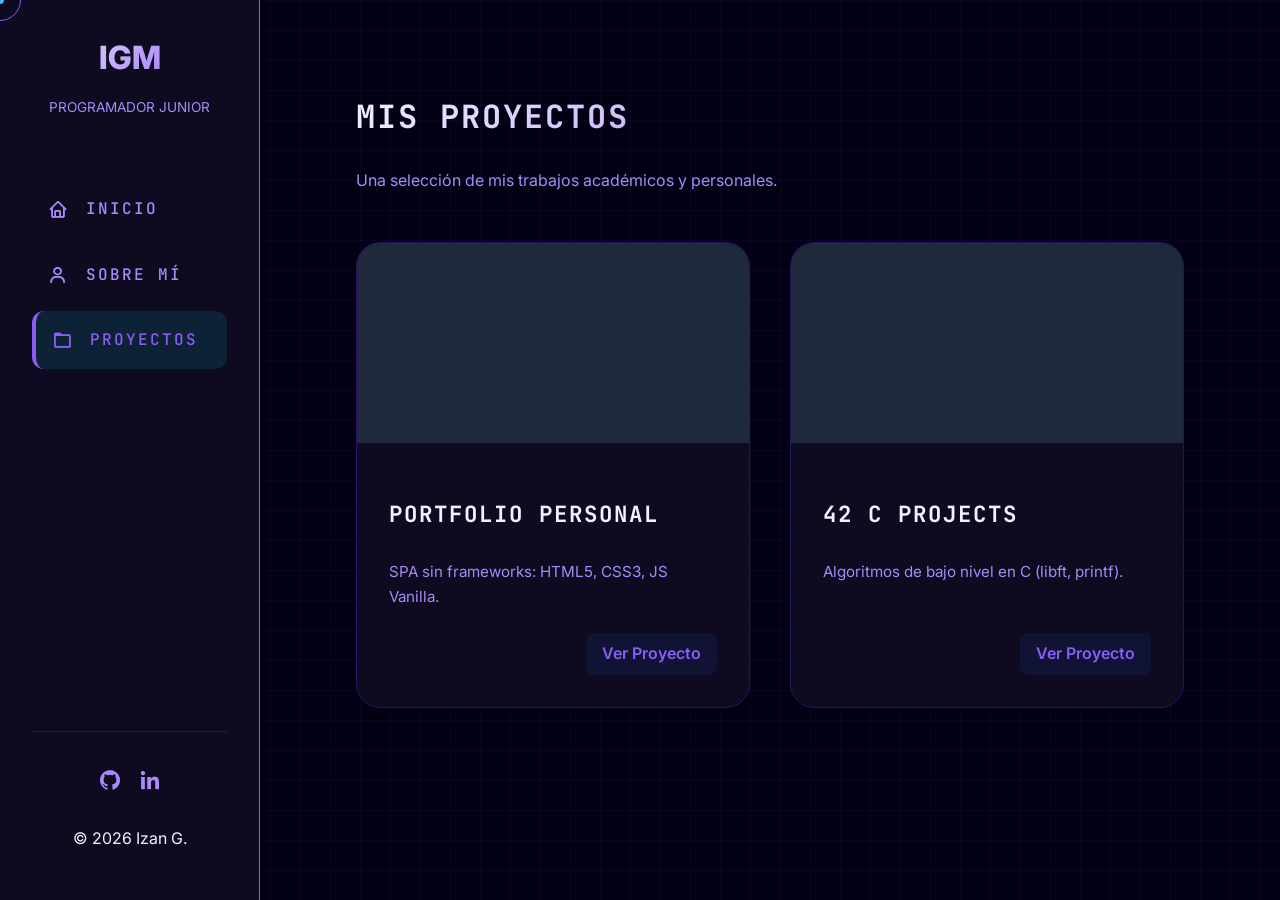
==== index.html @ 52736433 "Rename proyectos.html to index.html" ====
<!DOCTYPE html>
<html lang="es">
<head>
    <script async src="https://www.googletagmanager.com/gtag/js?id=G-FEYELJ2QC9"></script>
    <script>
      window.dataLayer = window.dataLayer || [];
      function gtag(){dataLayer.push(arguments);}
      gtag('js', new Date());

      gtag('config', 'G-FEYELJ2QC9');
    </script>

    <meta charset="UTF-8">
    <meta name="viewport" content="width=device-width, initial-scale=1.0">
    <title>Proyectos | Izan García</title>
    <meta name="description" content="Proyectos de programación y desarrollo web de Izan García.">

    <link rel="preconnect" href="https://fonts.googleapis.com">
    <link rel="preconnect" href="https://fonts.gstatic.com" crossorigin>
    <link href="https://fonts.googleapis.com/css2?family=Inter:wght@300;400;500;600;700&family=JetBrains+Mono:wght@400;700&family=Press+Start+2P&display=swap" rel="stylesheet">
    <link href='https://unpkg.com/boxicons@2.1.4/css/boxicons.min.css' rel='stylesheet'>
    <style>
        /* Aquí va exactamente el mismo CSS que ya tenías en tu index.html */
        :root { --bg-color: #030014; --surface-color: rgba(17, 12, 34, 0.85); --text-primary: #f3f0ff; --text-secondary: #a78bfa; --primary-color: #8b5cf6; --primary-glow: rgba(139, 92, 246, 0.4); --accent-color: #38bdf8; --border-color: #2e1065; --sidebar-width: 260px; --font-main: 'Inter', sans-serif; --font-mono: 'JetBrains Mono', monospace; }
        h1, h2, h3, .nav-item { font-family: var(--font-mono); text-transform: uppercase; letter-spacing: 2px; }
        body { font-family: var(--font-main); background-color: var(--bg-color); background-image: linear-gradient(rgba(139, 92, 246, 0.05) 1px, transparent 1px), linear-gradient(90deg, rgba(139, 92, 246, 0.05) 1px, transparent 1px); background-size: 30px 30px; color: var(--text-primary); line-height: 1.6; margin: 0; overflow-x: hidden; cursor: none; }
        a, button, .project-card { cursor: none; }
        a { text-decoration: none; color: inherit; } ul { list-style: none; padding: 0;}
        button { font-family: inherit; border: none; background: none; cursor: pointer; }
        .cursor-dot { width: 8px; height: 8px; background-color: var(--accent-color); position: fixed; transform: translate(-50%, -50%); border-radius: 50%; z-index: 9999; pointer-events: none; }
        .cursor-outline { width: 40px; height: 40px; border: 1px solid var(--primary-color); position: fixed; transform: translate(-50%, -50%); border-radius: 50%; z-index: 9998; pointer-events: none; transition: width 0.2s, height 0.2s, background-color 0.2s; }
        body:has(a:hover) .cursor-outline, body:has(button:hover) .cursor-outline, body:has(.project-card:hover) .cursor-outline { width: 60px; height: 60px; background-color: rgba(37, 99, 235, 0.1); border-color: var(--accent-color); }
        .app-container { display: flex; min-height: 100vh; }
        .sidebar { width: var(--sidebar-width); height: 100vh; background: var(--surface-color); border-right: 1px solid var(--primary-color); position: fixed; padding: 2rem; display: flex; flex-direction: column; z-index: 100; box-sizing: border-box;}
        .sidebar-header { margin-bottom: 3rem; text-align: center; }
        .logo { font-size: 2rem; font-weight: 800; background: linear-gradient(135deg, var(--text-primary) 0%, var(--primary-color) 100%); -webkit-background-clip: text; background-clip: text; -webkit-text-fill-color: transparent; }
        .role-subtitle { font-size: 0.85rem; color: var(--text-secondary); text-transform: uppercase; }
        .nav-menu { display: flex; flex-direction: column; gap: 0.5rem; flex: 1; }
        .nav-item { display: flex; align-items: center; gap: 1rem; padding: 1rem; border-radius: 0.75rem; color: var(--text-secondary); transition: all 0.2s; font-weight: 500; font-size: 1rem; }
        .nav-item i { font-size: 1.25rem; transition: transform 0.2s; }
        .nav-item:hover { background: rgba(37, 99, 235, 0.05); color: var(--primary-color); }
        .nav-item.active { background: rgba(0, 243, 255, 0.1); border-left: 4px solid var(--primary-color); color: var(--primary-color); }
        .sidebar-footer { padding-top: 2rem; border-top: 1px solid var(--border-color); text-align: center; }
        .social-links { display: flex; justify-content: center; gap: 1rem; margin-bottom: 1.5rem; font-size: 1.5rem; color: var(--text-secondary); }
        .main-content { margin-left: var(--sidebar-width); width: calc(100% - var(--sidebar-width)); padding: 4rem 6rem; position: relative;}
        .section-header { margin-bottom: 3rem; }
        .section-header h2 { font-size: 2rem; background: linear-gradient(135deg, var(--text-primary) 0%, var(--primary-color) 100%); -webkit-background-clip: text; background-clip: text; -webkit-text-fill-color: transparent; }
        .section-header p { color: var(--text-secondary); }
        .projects-grid { display: grid; grid-template-columns: repeat(auto-fill, minmax(320px, 1fr)); gap: 2.5rem; }
        .project-card { background: var(--surface-color); border: 1px solid var(--border-color); border-radius: 1.5rem; overflow: hidden; transition: all 0.4s ease; display: flex; flex-direction: column; }
        .project-card:hover { transform: translateY(-10px); border-color: var(--accent-color); box-shadow: 0 25px 50px -12px rgba(0, 0, 0, 0.15); }
        .project-img { height: 200px; background-color: #1e293b; overflow: hidden; }
        .project-img img { width: 100%; height: 100%; object-fit: cover; transition: transform 0.5s; }
        .project-card:hover .project-img img { transform: scale(1.1); }
        .project-body { padding: 2rem; flex: 1; display: flex; flex-direction: column; }
        .project-title { font-size: 1.4rem; font-weight: 700; margin-bottom: 0.75rem; }
        .project-desc { font-size: 0.95rem; color: var(--text-secondary); margin-bottom: 1.5rem; flex: 1; }
        .project-link { color: var(--primary-color); font-weight: 600; padding: 0.5rem 1rem; border-radius: 0.5rem; background: rgba(37, 99, 235, 0.1); display: inline-flex; align-items: center; }
        @media (max-width: 1024px) {
            .sidebar { transform: translateX(-100%); transition: 0.3s; }
            .main-content { margin-left: 0; width: 100%; padding: 2rem; }
            .mobile-header { display: flex; justify-content: space-between; padding: 1rem; background: var(--surface-color); border-bottom: 1px solid var(--border-color); }
        }
    </style>
</head>
<body>
    <div class="cursor-dot" data-cursor-dot></div>
    <div class="cursor-outline" data-cursor-outline></div>

    <div class="app-container">
        <aside class="sidebar" id="sidebar">
            <div class="sidebar-header">
                <div class="logo">IGM</div>
                <p class="role-subtitle">Programador Junior</p>
            </div>
            
            <nav class="nav-menu">
                <a href="index.html" class="nav-item"><i class='bx bx-home'></i> <span>Inicio</span></a>
                <a href="sobre-mi.html" class="nav-item"><i class='bx bx-user'></i> <span>Sobre Mí</span></a>
                <a href="proyectos.html" class="nav-item active"><i class='bx bx-folder'></i> <span>Proyectos</span></a>
            </nav>
            
            <div class="sidebar-footer">
                <div class="social-links">
                    <a href="https://github.com/izangarcia18" target="_blank"><i class='bx bxl-github'></i></a>
                    <a href="https://www.linkedin.com" target="_blank"><i class='bx bxl-linkedin'></i></a>
                </div>
                <p class="copyright">&copy; 2026 Izan G.</p>
            </div>
        </aside>

        <main class="main-content">
            <header class="section-header">
                <h2>Mis Proyectos</h2>
                <p>Una selección de mis trabajos académicos y personales.</p>
            </header>
            
            <div class="projects-grid" id="projects-container"></div>
        </main>
    </div>

    <script>
        // Datos de tus proyectos
        const projects = [
            { name: "Portfolio Personal", desc: "SPA sin frameworks: HTML5, CSS3, JS Vanilla.", url: "https://github.com/izangarcia18", image: "project_1.png" },
            { name: "42 C Projects", desc: "Algoritmos de bajo nivel en C (libft, printf).", url: "https://www.42madrid.com", image: "project_3.png" },
        ];

        // Pintar proyectos al cargar la página
        document.addEventListener('DOMContentLoaded', () => {
            const container = document.getElementById('projects-container');
            container.innerHTML = projects.map(p => `
                <div class="project-card">
                    <div class="project-img"><img src="${p.image}" alt="${p.name}" onerror="this.style.display='none'"></div>
                    <div class="project-body">
                        <h3 class="project-title">${p.name}</h3><p class="project-desc">${p.desc}</p>
                        <div style="text-align: right;">
                            <a href="${p.url}" target="_blank" class="project-link">Ver Proyecto</a>
                        </div>
                    </div>
                </div>`).join('');

            // Código del cursor personalizado
            const cursorDot = document.querySelector('[data-cursor-dot]');
            const cursorOutline = document.querySelector('[data-cursor-outline]');
            window.addEventListener("mousemove", e => {
                cursorDot.style.transform = `translate(${e.clientX}px, ${e.clientY}px)`;
                cursorOutline.style.transform = `translate(${e.clientX}px, ${e.clientY}px)`;
            });
        });
    </script>
    
    <script src="//code.tidio.co/ysdr0seftxttbbzldiz0rqlybnw3cx59.js" async></script>
</body>
</html>
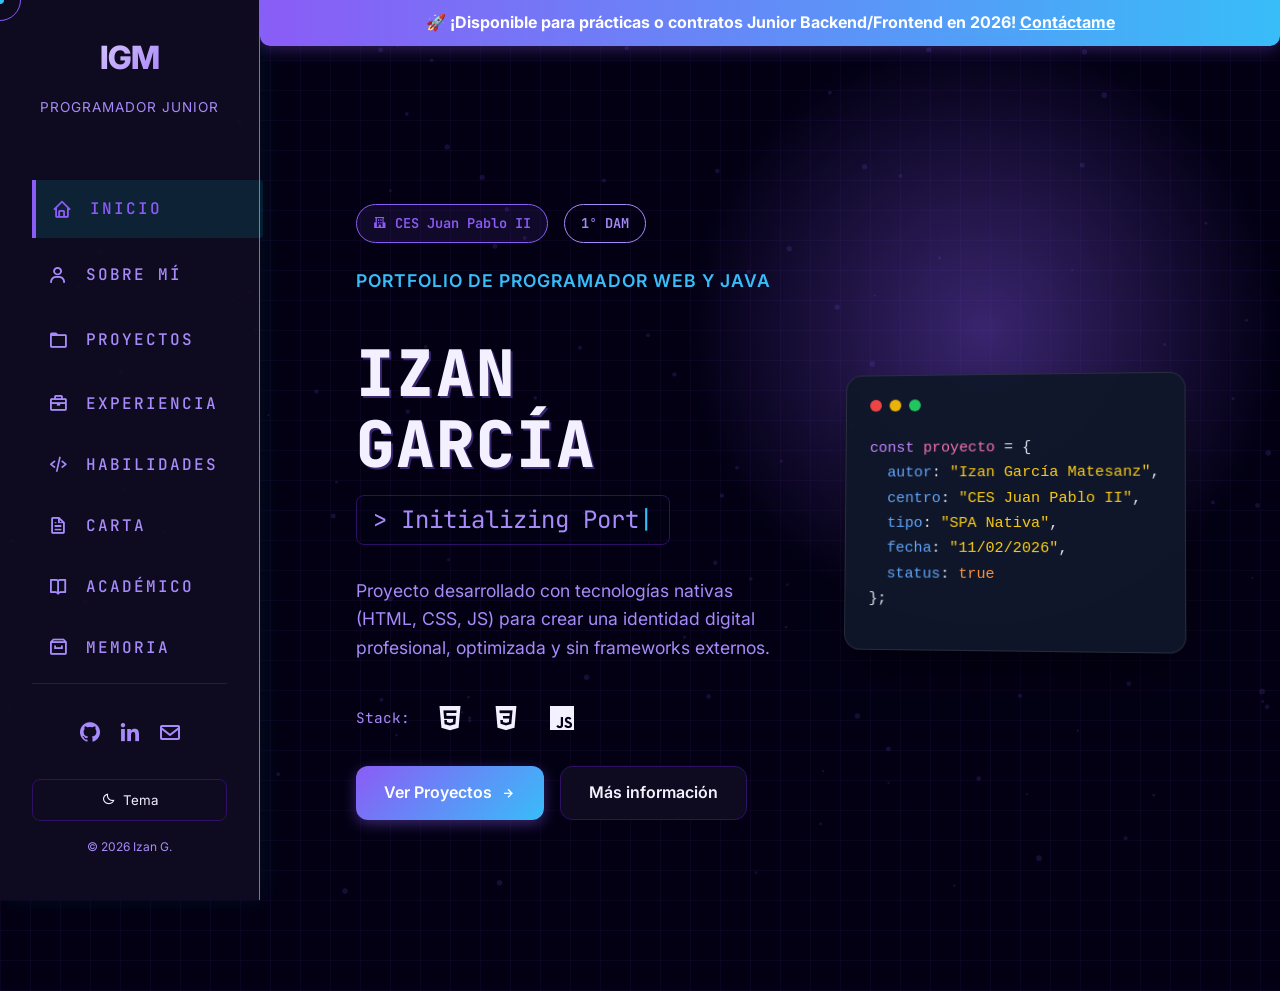
==== commit 82eb6245: "Update and rename inicio.html to index.html" ====
--- a/index.html
+++ b/index.html
@@ -1,135 +1,727 @@
-<!DOCTYPE html>
-<html lang="es">
-<head>
-    <script async src="https://www.googletagmanager.com/gtag/js?id=G-FEYELJ2QC9"></script>
-    <script>
-      window.dataLayer = window.dataLayer || [];
-      function gtag(){dataLayer.push(arguments);}
-      gtag('js', new Date());
-
-      gtag('config', 'G-FEYELJ2QC9');
-    </script>
-
-    <meta charset="UTF-8">
-    <meta name="viewport" content="width=device-width, initial-scale=1.0">
-    <title>Proyectos | Izan García</title>
-    <meta name="description" content="Proyectos de programación y desarrollo web de Izan García.">
-
-    <link rel="preconnect" href="https://fonts.googleapis.com">
-    <link rel="preconnect" href="https://fonts.gstatic.com" crossorigin>
-    <link href="https://fonts.googleapis.com/css2?family=Inter:wght@300;400;500;600;700&family=JetBrains+Mono:wght@400;700&family=Press+Start+2P&display=swap" rel="stylesheet">
-    <link href='https://unpkg.com/boxicons@2.1.4/css/boxicons.min.css' rel='stylesheet'>
-    <style>
-        /* Aquí va exactamente el mismo CSS que ya tenías en tu index.html */
-        :root { --bg-color: #030014; --surface-color: rgba(17, 12, 34, 0.85); --text-primary: #f3f0ff; --text-secondary: #a78bfa; --primary-color: #8b5cf6; --primary-glow: rgba(139, 92, 246, 0.4); --accent-color: #38bdf8; --border-color: #2e1065; --sidebar-width: 260px; --font-main: 'Inter', sans-serif; --font-mono: 'JetBrains Mono', monospace; }
-        h1, h2, h3, .nav-item { font-family: var(--font-mono); text-transform: uppercase; letter-spacing: 2px; }
-        body { font-family: var(--font-main); background-color: var(--bg-color); background-image: linear-gradient(rgba(139, 92, 246, 0.05) 1px, transparent 1px), linear-gradient(90deg, rgba(139, 92, 246, 0.05) 1px, transparent 1px); background-size: 30px 30px; color: var(--text-primary); line-height: 1.6; margin: 0; overflow-x: hidden; cursor: none; }
-        a, button, .project-card { cursor: none; }
-        a { text-decoration: none; color: inherit; } ul { list-style: none; padding: 0;}
-        button { font-family: inherit; border: none; background: none; cursor: pointer; }
-        .cursor-dot { width: 8px; height: 8px; background-color: var(--accent-color); position: fixed; transform: translate(-50%, -50%); border-radius: 50%; z-index: 9999; pointer-events: none; }
-        .cursor-outline { width: 40px; height: 40px; border: 1px solid var(--primary-color); position: fixed; transform: translate(-50%, -50%); border-radius: 50%; z-index: 9998; pointer-events: none; transition: width 0.2s, height 0.2s, background-color 0.2s; }
-        body:has(a:hover) .cursor-outline, body:has(button:hover) .cursor-outline, body:has(.project-card:hover) .cursor-outline { width: 60px; height: 60px; background-color: rgba(37, 99, 235, 0.1); border-color: var(--accent-color); }
-        .app-container { display: flex; min-height: 100vh; }
-        .sidebar { width: var(--sidebar-width); height: 100vh; background: var(--surface-color); border-right: 1px solid var(--primary-color); position: fixed; padding: 2rem; display: flex; flex-direction: column; z-index: 100; box-sizing: border-box;}
-        .sidebar-header { margin-bottom: 3rem; text-align: center; }
-        .logo { font-size: 2rem; font-weight: 800; background: linear-gradient(135deg, var(--text-primary) 0%, var(--primary-color) 100%); -webkit-background-clip: text; background-clip: text; -webkit-text-fill-color: transparent; }
-        .role-subtitle { font-size: 0.85rem; color: var(--text-secondary); text-transform: uppercase; }
-        .nav-menu { display: flex; flex-direction: column; gap: 0.5rem; flex: 1; }
-        .nav-item { display: flex; align-items: center; gap: 1rem; padding: 1rem; border-radius: 0.75rem; color: var(--text-secondary); transition: all 0.2s; font-weight: 500; font-size: 1rem; }
-        .nav-item i { font-size: 1.25rem; transition: transform 0.2s; }
-        .nav-item:hover { background: rgba(37, 99, 235, 0.05); color: var(--primary-color); }
-        .nav-item.active { background: rgba(0, 243, 255, 0.1); border-left: 4px solid var(--primary-color); color: var(--primary-color); }
-        .sidebar-footer { padding-top: 2rem; border-top: 1px solid var(--border-color); text-align: center; }
-        .social-links { display: flex; justify-content: center; gap: 1rem; margin-bottom: 1.5rem; font-size: 1.5rem; color: var(--text-secondary); }
-        .main-content { margin-left: var(--sidebar-width); width: calc(100% - var(--sidebar-width)); padding: 4rem 6rem; position: relative;}
-        .section-header { margin-bottom: 3rem; }
-        .section-header h2 { font-size: 2rem; background: linear-gradient(135deg, var(--text-primary) 0%, var(--primary-color) 100%); -webkit-background-clip: text; background-clip: text; -webkit-text-fill-color: transparent; }
-        .section-header p { color: var(--text-secondary); }
-        .projects-grid { display: grid; grid-template-columns: repeat(auto-fill, minmax(320px, 1fr)); gap: 2.5rem; }
-        .project-card { background: var(--surface-color); border: 1px solid var(--border-color); border-radius: 1.5rem; overflow: hidden; transition: all 0.4s ease; display: flex; flex-direction: column; }
-        .project-card:hover { transform: translateY(-10px); border-color: var(--accent-color); box-shadow: 0 25px 50px -12px rgba(0, 0, 0, 0.15); }
-        .project-img { height: 200px; background-color: #1e293b; overflow: hidden; }
-        .project-img img { width: 100%; height: 100%; object-fit: cover; transition: transform 0.5s; }
-        .project-card:hover .project-img img { transform: scale(1.1); }
-        .project-body { padding: 2rem; flex: 1; display: flex; flex-direction: column; }
-        .project-title { font-size: 1.4rem; font-weight: 700; margin-bottom: 0.75rem; }
-        .project-desc { font-size: 0.95rem; color: var(--text-secondary); margin-bottom: 1.5rem; flex: 1; }
-        .project-link { color: var(--primary-color); font-weight: 600; padding: 0.5rem 1rem; border-radius: 0.5rem; background: rgba(37, 99, 235, 0.1); display: inline-flex; align-items: center; }
-        @media (max-width: 1024px) {
-            .sidebar { transform: translateX(-100%); transition: 0.3s; }
-            .main-content { margin-left: 0; width: 100%; padding: 2rem; }
-            .mobile-header { display: flex; justify-content: space-between; padding: 1rem; background: var(--surface-color); border-bottom: 1px solid var(--border-color); }
-        }
-    </style>
-</head>
-<body>
-    <div class="cursor-dot" data-cursor-dot></div>
-    <div class="cursor-outline" data-cursor-outline></div>
-
-    <div class="app-container">
-        <aside class="sidebar" id="sidebar">
-            <div class="sidebar-header">
-                <div class="logo">IGM</div>
-                <p class="role-subtitle">Programador Junior</p>
-            </div>
-            
-            <nav class="nav-menu">
-                <a href="index.html" class="nav-item"><i class='bx bx-home'></i> <span>Inicio</span></a>
-                <a href="sobre-mi.html" class="nav-item"><i class='bx bx-user'></i> <span>Sobre Mí</span></a>
-                <a href="proyectos.html" class="nav-item active"><i class='bx bx-folder'></i> <span>Proyectos</span></a>
-            </nav>
-            
-            <div class="sidebar-footer">
-                <div class="social-links">
-                    <a href="https://github.com/izangarcia18" target="_blank"><i class='bx bxl-github'></i></a>
-                    <a href="https://www.linkedin.com" target="_blank"><i class='bx bxl-linkedin'></i></a>
-                </div>
-                <p class="copyright">&copy; 2026 Izan G.</p>
-            </div>
-        </aside>
-
-        <main class="main-content">
-            <header class="section-header">
-                <h2>Mis Proyectos</h2>
-                <p>Una selección de mis trabajos académicos y personales.</p>
-            </header>
-            
-            <div class="projects-grid" id="projects-container"></div>
-        </main>
-    </div>
-
-    <script>
-        // Datos de tus proyectos
-        const projects = [
-            { name: "Portfolio Personal", desc: "SPA sin frameworks: HTML5, CSS3, JS Vanilla.", url: "https://github.com/izangarcia18", image: "project_1.png" },
-            { name: "42 C Projects", desc: "Algoritmos de bajo nivel en C (libft, printf).", url: "https://www.42madrid.com", image: "project_3.png" },
-        ];
-
-        // Pintar proyectos al cargar la página
-        document.addEventListener('DOMContentLoaded', () => {
-            const container = document.getElementById('projects-container');
-            container.innerHTML = projects.map(p => `
-                <div class="project-card">
-                    <div class="project-img"><img src="${p.image}" alt="${p.name}" onerror="this.style.display='none'"></div>
-                    <div class="project-body">
-                        <h3 class="project-title">${p.name}</h3><p class="project-desc">${p.desc}</p>
-                        <div style="text-align: right;">
-                            <a href="${p.url}" target="_blank" class="project-link">Ver Proyecto</a>
-                        </div>
-                    </div>
-                </div>`).join('');
-
-            // Código del cursor personalizado
-            const cursorDot = document.querySelector('[data-cursor-dot]');
-            const cursorOutline = document.querySelector('[data-cursor-outline]');
-            window.addEventListener("mousemove", e => {
-                cursorDot.style.transform = `translate(${e.clientX}px, ${e.clientY}px)`;
-                cursorOutline.style.transform = `translate(${e.clientX}px, ${e.clientY}px)`;
-            });
-        });
-    </script>
-    
-    <script src="//code.tidio.co/ysdr0seftxttbbzldiz0rqlybnw3cx59.js" async></script>
-</body>
-</html>
+<!DOCTYPE html>
+<html lang="es">
+<head>
+    <script async src="https://www.googletagmanager.com/gtag/js?id=G-FEYELJ2QC9"></script>
+    <script>
+      window.dataLayer = window.dataLayer || [];
+      function gtag(){dataLayer.push(arguments);}
+      gtag('js', new Date());
+
+      gtag('config', 'G-FEYELJ2QC9');
+    </script>
+    
+    <meta charset="UTF-8">
+    <meta name="viewport" content="width=device-width, initial-scale=1.0">
+    
+    <title>Izan García | Programador Junior y Desarrollador Web</title>
+    <meta name="description" content="Portfolio de Izan García, Programador Junior y Desarrollador Java/Web en Madrid. Buscando primera oportunidad laboral.">
+    
+    <link rel="preconnect" href="https://fonts.googleapis.com">
+    <link rel="preconnect" href="https://fonts.gstatic.com" crossorigin>
+    <link href="https://fonts.googleapis.com/css2?family=Inter:wght@300;400;500;600;700&family=JetBrains+Mono:wght@400;700&family=Press+Start+2P&display=swap" rel="stylesheet">
+    <link href='https://unpkg.com/boxicons@2.1.4/css/boxicons.min.css' rel='stylesheet'>
+
+    <style>
+        :root {
+            --bg-color: #030014;
+            --surface-color: rgba(17, 12, 34, 0.85);
+            --text-primary: #f3f0ff;
+            --text-secondary: #a78bfa;
+            --primary-color: #8b5cf6;
+            --primary-glow: rgba(139, 92, 246, 0.4);
+            --accent-color: #38bdf8;
+            --border-color: #2e1065;
+            --hud-border: 1px solid rgba(139, 92, 246, 0.3);
+            --sidebar-width: 260px;
+            --header-height: 60px;
+            --transition-speed: 0.3s;
+            --font-main: 'Inter', sans-serif;
+            --font-mono: 'JetBrains Mono', monospace;
+        }
+
+        h1, h2, h3, .nav-item { font-family: var(--font-mono); text-transform: uppercase; letter-spacing: 2px; }
+
+        body {
+            font-family: var(--font-main); background-color: var(--bg-color);
+            background-image: linear-gradient(rgba(139, 92, 246, 0.05) 1px, transparent 1px), linear-gradient(90deg, rgba(139, 92, 246, 0.05) 1px, transparent 1px);
+            background-size: 30px 30px; color: var(--text-primary); line-height: 1.6;
+            transition: background-color var(--transition-speed), color var(--transition-speed), background-image var(--transition-speed);
+            overflow-x: hidden; cursor: none;
+            margin: 0;
+        }
+
+        body.light-mode {
+            --bg-color: #f8fafc; --surface-color: rgba(255, 255, 255, 0.9);
+            --text-primary: #1e293b; --text-secondary: #64748b;
+            --primary-color: #2563eb; --primary-glow: rgba(37, 99, 235, 0.15);
+            --accent-color: #0d9488; --border-color: #e2e8f0;
+            --hud-border: 1px solid rgba(235, 37, 100, 0.2);
+            background-image: radial-gradient(circle at 1px 1px, #cbd5e1 1px, transparent 0); background-size: 20px 20px;
+        }
+
+        body.hacker-mode {
+            --bg-color: #000000; --surface-color: rgba(0, 20, 0, 0.9);
+            --text-primary: #00ff00; --text-secondary: #00cc00;
+            --primary-color: #00ff00; --primary-glow: rgba(0, 255, 0, 0.4);
+            --accent-color: #33ff33; --border-color: #003300;
+            --hud-border: 1px solid rgba(255, 0, 64, 0.5);
+            font-family: 'Courier New', Courier, monospace;
+            background-image: linear-gradient(0deg, transparent 24%, rgba(0, 255, 0, .05) 25%, rgba(0, 255, 0, .05) 26%, transparent 27%, transparent 74%, rgba(0, 255, 0, .05) 75%, rgba(0, 255, 0, .05) 76%, transparent 77%, transparent), linear-gradient(90deg, transparent 24%, rgba(0, 255, 0, .05) 25%, rgba(0, 255, 0, .05) 26%, transparent 27%, transparent 74%, rgba(0, 255, 0, .05) 75%, rgba(0, 255, 0, .05) 76%, transparent 77%, transparent);
+            background-size: 50px 50px;
+        }
+
+        .view { display: none; opacity: 0; transition: opacity 0.3s ease-in-out; padding: 4rem 6rem; }
+        .view.active-view { display: block; opacity: 1; animation: fadeIn 0.5s ease-in-out forwards; }
+        @keyframes fadeIn { from { opacity: 0; transform: translateY(10px); } to { opacity: 1; transform: translateY(0); } }
+
+        #skills, #projects, #experience { padding-bottom: 100px; }
+        a, button, .timeline-dot, .skill-card, .project-card, input, textarea { cursor: none; }
+        a { text-decoration: none; color: inherit; } ul { list-style: none; padding: 0;}
+        button { font-family: inherit; border: none; background: none; cursor: pointer; }
+
+        .cursor-dot { width: 8px; height: 8px; background-color: var(--accent-color); position: fixed; top: 0; left: 0; transform: translate(-50%, -50%); border-radius: 50%; z-index: 9999; pointer-events: none; }
+        .cursor-outline { width: 40px; height: 40px; border: 1px solid var(--primary-color); position: fixed; top: 0; left: 0; transform: translate(-50%, -50%); border-radius: 50%; z-index: 9998; pointer-events: none; transition: width 0.2s, height 0.2s, background-color 0.2s; }
+        body:has(a:hover) .cursor-outline, body:has(button:hover) .cursor-outline, body:has(.project-card:hover) .cursor-outline { width: 60px; height: 60px; background-color: rgba(37, 99, 235, 0.1); border-color: var(--accent-color); }
+
+        .app-container { display: flex; min-height: 100vh; }
+        .sidebar { width: var(--sidebar-width); height: 100vh; background: var(--surface-color); border-right: 1px solid var(--primary-color); box-shadow: 5px 0 20px rgba(0, 243, 255, 0.05); position: fixed; top: 0; left: 0; padding: 2rem; display: flex; flex-direction: column; z-index: 100; transition: transform 0.3s cubic-bezier(0.4, 0, 0.2, 1); box-sizing: border-box;}
+        
+        .sidebar-header { margin-bottom: 3rem; text-align: center; }
+        .logo { font-size: 2rem; font-weight: 800; margin-bottom: 0.25rem; background: linear-gradient(135deg, var(--text-primary) 0%, var(--primary-color) 100%); -webkit-background-clip: text; background-clip: text; -webkit-text-fill-color: transparent; letter-spacing: -1px; }
+        .role-subtitle { font-size: 0.85rem; color: var(--text-secondary); text-transform: uppercase; letter-spacing: 1px; }
+
+        .nav-menu { display: flex; flex-direction: column; gap: 0.5rem; flex: 1; }
+        .nav-item { display: flex; align-items: center; gap: 1rem; padding: 1rem; border-radius: 0.75rem; color: var(--text-secondary); transition: all 0.2s; font-weight: 500; font-size: 1rem; width: 100%; text-align: left; }
+        .nav-item i { font-size: 1.25rem; transition: transform 0.2s; }
+        .nav-item:hover { background: rgba(37, 99, 235, 0.05); color: var(--primary-color); }
+        .nav-item:hover i { transform: translateX(3px); }
+        .nav-item.active { background: rgba(0, 243, 255, 0.1); border-left: 4px solid var(--primary-color); box-shadow: none; color: var(--primary-color); border-radius: 0 4px 4px 0; }
+
+        .sidebar-footer { padding-top: 2rem; border-top: 1px solid var(--border-color); }
+        .social-links { display: flex; justify-content: center; gap: 1rem; margin-bottom: 1.5rem; }
+        .social-links a { color: var(--text-secondary); font-size: 1.5rem; transition: all 0.2s; }
+        .social-links a:hover { color: var(--primary-color); transform: translateY(-3px); }
+
+        .theme-btn { width: 100%; padding: 0.75rem; border-radius: 0.5rem; border: 1px solid var(--border-color); display: flex; align-items: center; justify-content: center; gap: 0.5rem; color: var(--text-primary); margin-bottom: 1rem; transition: all 0.2s; }
+        .theme-btn:hover { background: var(--bg-color); border-color: var(--text-primary); }
+        .copyright { font-size: 0.75rem; color: var(--text-secondary); text-align: center; }
+
+        .main-content { margin-left: var(--sidebar-width); width: calc(100% - var(--sidebar-width)); min-height: 100vh; padding-bottom: 2rem; position: relative;}
+        
+        .mobile-header { display: none; justify-content: space-between; align-items: center; padding: 1rem 1.5rem; background: var(--surface-color); border-bottom: 1px solid var(--border-color); position: sticky; top: 0; z-index: 90; backdrop-filter: blur(10px); }
+        .menu-toggle { font-size: 1.5rem; color: var(--text-primary); }
+
+        .reveal { opacity: 0; transform: translateY(30px); transition: all 0.8s cubic-bezier(0.5, 0, 0, 1); }
+        .reveal.active { opacity: 1; transform: translateY(0); }
+        .timeline-item.reveal:nth-child(2), .skill-card.reveal:nth-child(2), .project-card.reveal:nth-child(2) { transition-delay: 0.1s; }
+        .timeline-item.reveal:nth-child(3), .skill-card.reveal:nth-child(3), .project-card.reveal:nth-child(3) { transition-delay: 0.2s; }
+
+        .section-header { margin-bottom: 3rem; }
+        .section-header h2 { font-size: 2rem; font-weight: 700; margin-bottom: 0.5rem; background: linear-gradient(135deg, var(--text-primary) 0%, var(--primary-color) 100%); -webkit-background-clip: text; background-clip: text; -webkit-text-fill-color: transparent; }
+        .section-header p { color: var(--text-secondary); }
+
+        .glass { background: var(--surface-color); border: 1px solid var(--border-color); border-radius: 1rem; padding: 2rem; box-shadow: 0 8px 32px 0 rgba(0, 0, 0, 0.05); backdrop-filter: blur(8px); -webkit-backdrop-filter: blur(8px); }
+
+        #hero-canvas { position: fixed; top: 0; left: 0; width: 100vw; height: 100vh; z-index: -1; opacity: 0.15; pointer-events: none; }
+
+        .hero { min-height: 85vh; display: flex; align-items: center; gap: 4rem; justify-content: space-between; position: relative; }
+        .hero::before { content: ''; position: absolute; top: -100px; right: -100px; width: 600px; height: 600px; background: radial-gradient(circle, var(--primary-glow) 0%, rgba(0, 0, 0, 0) 70%); z-index: -1; pointer-events: none; }
+        
+        .hero-content { max-width: 600px; z-index: 1; }
+        .greeting { color: var(--accent-color); font-weight: 600; font-size: 1.1rem; margin-bottom: 0.5rem; display: block; letter-spacing: 1px; text-transform: uppercase; }
+        .glitch { font-size: 4rem; font-weight: 800; line-height: 1.1; margin-bottom: 1rem; color: var(--text-primary); position: relative; text-shadow: 2px 2px 0px var(--primary-glow); }
+        
+        .typing-container { font-family: var(--font-mono); font-size: 1.5rem; color: var(--text-secondary); margin-bottom: 2rem; height: 2rem; display: flex; align-items: center; background: rgba(0, 0, 0, 0.03); padding: 0.5rem 1rem; border-radius: 0.5rem; width: fit-content; border: 1px solid var(--border-color); }
+        .cursor { color: var(--accent-color); animation: blink 1s step-end infinite; }
+        @keyframes blink { 50% { opacity: 0; } }
+        
+        .hero-desc { font-size: 1.1rem; color: var(--text-secondary); margin-bottom: 2.5rem; }
+        .cta-group { display: flex; gap: 1rem; }
+        
+        .btn { padding: 0.85rem 1.75rem; border-radius: 0.75rem; font-weight: 600; transition: all 0.3s cubic-bezier(0.4, 0, 0.2, 1); display: inline-flex; align-items: center; gap: 0.5rem; }
+        .btn.primary { background: linear-gradient(135deg, var(--primary-color), var(--accent-color)); color: white; box-shadow: 0 4px 14px var(--primary-glow); }
+        .btn.primary:hover { transform: translateY(-3px) scale(1.02); box-shadow: 0 8px 25px var(--primary-glow); }
+        .btn.secondary { background: var(--surface-color); border: 1px solid var(--border-color); color: var(--text-primary); }
+        .btn.secondary:hover { border-color: var(--primary-color); color: var(--primary-color); background: rgba(37, 99, 235, 0.05); }
+
+        .hero-visual { flex: 1; display: flex; justify-content: center; perspective: 1000px; }
+        .code-block-mockup { background: rgba(15, 23, 42, 0.95); border-radius: 1rem; padding: 1.5rem; width: 100%; max-width: 480px; box-shadow: 0 25px 50px -12px rgba(0, 0, 0, 0.5); border: 1px solid rgba(255, 255, 255, 0.1); position: relative; transform: rotateY(-5deg) rotateX(2deg); transition: transform 0.5s ease; }
+        .code-block-mockup:hover { transform: rotateY(0) rotateX(0); }
+        .window-controls { display: flex; gap: 8px; margin-bottom: 1.5rem; }
+        .window-controls span { width: 12px; height: 12px; border-radius: 50%; background: #334155; }
+        .window-controls span:nth-child(1) { background: #ef4444; } .window-controls span:nth-child(2) { background: #eab308; } .window-controls span:nth-child(3) { background: #22c55e; }
+        .code-block-mockup pre { font-family: var(--font-mono); font-size: 0.95rem; color: #e2e8f0; line-height: 1.6; overflow-x: auto;}
+        
+        .keyword { color: #c084fc; } .variable { color: #f472b6; } .string { color: #facc15; } .property { color: #60a5fa; } .boolean { color: #fb923c; }
+
+        .about-container { display: grid; grid-template-columns: 1.2fr 0.8fr; gap: 3rem; align-items: start; }
+        .about-image { width: 100%; height: 300px; border-radius: 1rem; overflow: hidden; position: relative; box-shadow: 0 20px 25px -5px rgba(0, 0, 0, 0.1), 0 10px 10px -5px rgba(0, 0, 0, 0.04); }
+        .about-image img { width: 100%; height: 100%; object-fit: cover; transition: transform 0.5s ease; }
+        .about-image:hover img { transform: scale(1.05); }
+        .stats-grid { display: grid; grid-template-columns: repeat(3, 1fr); gap: 2rem; margin-top: 2rem; padding-top: 2rem; border-top: 1px solid var(--border-color); }
+        .stat-item { display: flex; flex-direction: column; align-items: center; text-align: center; }
+        .stat-num { font-size: 2.5rem; font-weight: 800; background: linear-gradient(to right, var(--primary-color), var(--accent-color)); -webkit-background-clip: text; background-clip: text; -webkit-text-fill-color: transparent; }
+        .stat-label { font-size: 0.9rem; color: var(--text-secondary); font-weight: 500; text-transform: uppercase; letter-spacing: 0.5px; }
+
+        .timeline { position: relative; padding-left: 3rem; border-left: 2px dashed var(--border-color); }
+        .timeline::after { content: ''; position: absolute; bottom: 0; left: -2px; width: 4px; height: 50px; background: linear-gradient(to bottom, var(--border-color), transparent); }
+        .timeline-item { position: relative; margin-bottom: 3.5rem; }
+        .timeline-dot { position: absolute; left: -3.55rem; top: 0.25rem; width: 20px; height: 20px; background: var(--bg-color); border: 2px solid var(--accent-color); box-shadow: 0 0 0 4px var(--bg-color), 0 0 15px var(--primary-glow); transition: all 0.3s; }
+        .timeline-item:hover .timeline-dot { background: var(--accent-color); transform: scale(1.2); box-shadow: 0 0 0 6px var(--bg-color), 0 0 25px var(--accent-color); }
+        .timeline-date { display: inline-block; padding: 0.35rem 1rem; background: rgba(37, 99, 235, 0.1); color: var(--primary-color); border-radius: 2rem; font-size: 0.85rem; font-weight: 700; margin-bottom: 0.75rem; border: 1px solid rgba(37, 99, 235, 0.2); backdrop-filter: blur(5px); }
+        .timeline-company { color: var(--accent-color); font-weight: 600; margin-bottom: 1rem; font-size: 1.1rem; display: flex; align-items: center; gap: 0.5rem; }
+        .timeline-company::before { content: '//'; color: var(--text-secondary); font-weight: 400; font-family: var(--font-mono); }
+
+        .skills-grid { display: grid; grid-template-columns: repeat(auto-fit, minmax(200px, 1fr)); gap: 2rem; }
+        .skill-card, .project-card, .about-card, .memory-content { background: var(--surface-color); border: 1px solid var(--primary-color); border-radius: 0; clip-path: polygon(0 0, 100% 0, 100% calc(100% - 20px), calc(100% - 20px) 100%, 0 100%); position: relative; padding: 2rem; transition: all 0.4s cubic-bezier(0.175, 0.885, 0.32, 1.275); overflow: hidden; display: flex; flex-direction: column; align-items: center; text-align: center; }
+        .project-card::after { content: ''; position: absolute; top: 0; left: 0; width: 100%; height: 100%; background: linear-gradient(transparent 0%, rgba(0, 243, 255, 0.1) 50%, transparent 100%); background-size: 100% 200%; opacity: 0; transition: opacity 0.3s; pointer-events: none; }
+        .project-card:hover::after { opacity: 1; animation: scanline 1s linear infinite; }
+        @keyframes scanline { 0% { background-position: 0% -100%; } 100% { background-position: 0% 200%; } }
+        .skill-card::before { content: ''; position: absolute; top: -50%; left: -50%; width: 200%; height: 200%; background: radial-gradient(circle, rgba(255, 255, 255, 0.8) 0%, transparent 60%); opacity: 0; transform: scale(0.5); transition: opacity 0.5s, transform 0.5s; pointer-events: none; }
+        .skill-card:hover::before { opacity: 0.1; transform: scale(1); }
+        .skill-card:hover { transform: translateY(-10px) scale(1.05); box-shadow: 0 20px 40px -5px rgba(0, 0, 0, 0.1); border-color: var(--primary-color); }
+        
+        .skill-header { margin-bottom: 1.5rem; font-weight: 700; font-size: 1.25rem; display: flex; flex-direction: column; gap: 0.5rem; }
+        .skill-header i { font-size: 3rem; margin-bottom: 0.5rem; background: linear-gradient(135deg, var(--primary-color), var(--accent-color)); -webkit-background-clip: text; background-clip: text; -webkit-text-fill-color: transparent; }
+        .progress-bar { width: 100%; height: 6px; background: rgba(0, 0, 0, 0.05); border-radius: 10px; overflow: hidden; margin-top: auto; }
+        .progress-fill { height: 100%; background: linear-gradient(90deg, var(--primary-color), var(--accent-color)); border-radius: 10px; box-shadow: 0 0 10px var(--primary-glow); }
+
+        .projects-grid { display: grid; grid-template-columns: repeat(auto-fill, minmax(320px, 1fr)); gap: 2.5rem; }
+        .project-card { background: var(--surface-color); border: 1px solid var(--border-color); border-radius: 1.5rem; overflow: hidden; transition: all 0.4s ease; display: flex; flex-direction: column; box-shadow: 0 4px 6px -1px rgba(0, 0, 0, 0.05); }
+        .project-card:hover { transform: translateY(-10px); box-shadow: 0 25px 50px -12px rgba(0, 0, 0, 0.15); border-color: var(--accent-color); }
+        .project-img { height: 200px; overflow: hidden; position: relative; width: 100%; background-color: #1e293b; }
+        .project-img img { width: 100%; height: 100%; object-fit: cover; transition: transform 0.5s; }
+        .project-card:hover .project-img img { transform: scale(1.1); }
+        .project-body { padding: 2rem; flex: 1; display: flex; flex-direction: column; }
+        .project-title { font-size: 1.4rem; font-weight: 700; margin-bottom: 0.75rem; }
+        .project-desc { font-size: 0.95rem; color: var(--text-secondary); margin-bottom: 1.5rem; flex: 1; line-height: 1.7; }
+        .project-footer { display: flex; justify-content: flex-end; }
+        .project-link { color: var(--primary-color); font-size: 0.95rem; font-weight: 600; display: inline-flex; align-items: center; gap: 0.5rem; padding: 0.5rem 1rem; border-radius: 0.5rem; background: rgba(37, 99, 235, 0.1); transition: all 0.2s; }
+        .project-link:hover { background: var(--primary-color); color: white; text-decoration: none; }
+
+        .memory-content { max-width: 800px; margin: 0 auto; width: 100%; box-sizing: border-box;}
+        .memory-meta { display: flex; flex-wrap: wrap; gap: 1.5rem; margin-bottom: 1.5rem; }
+        .meta-item { display: flex; align-items: center; gap: 0.5rem; color: var(--text-secondary); font-size: 0.9rem; background: var(--bg-color); padding: 0.5rem 1rem; border-radius: 0.5rem; border: 1px solid var(--border-color); }
+        .divider { border: 0; height: 1px; background: linear-gradient(90deg, transparent, var(--border-color), transparent); margin: 2rem 0; }
+        .memory-body h3 { margin: 2rem 0 1rem; color: var(--text-primary); font-size: 1.4rem; }
+        .memory-body p { color: var(--text-secondary); margin-bottom: 1.25rem; font-size: 1.05rem; }
+        .tech-list-memory li { margin-bottom: 0.75rem; color: var(--text-secondary); padding-left: 1.5rem; position: relative; font-size: 1.05rem; }
+        .tech-list-memory li::before { content: "➜"; color: var(--accent-color); position: absolute; left: 0; font-weight: bold; font-size: 0.9rem; }
+        
+        .letter-header { display: flex; align-items: center; gap: 2rem; margin-bottom: 2rem; border-bottom: 1px solid var(--border-color); padding-bottom: 2rem; }
+        .letter-photo img { width: 150px; height: 150px; border-radius: 50%; object-fit: cover; border: 3px solid var(--primary-color); box-shadow: 0 0 15px var(--primary-glow); }
+        .letter-info { flex: 1; }
+        
+        .academic-grid { display: grid; grid-template-columns: repeat(auto-fit, minmax(300px, 1fr)); gap: 2rem; }
+        .academic-card { background: var(--surface-color); border: 1px solid var(--border-color); border-radius: 1rem; padding: 2rem; transition: all 0.3s; position: relative; overflow: hidden; display: flex; flex-direction: column; }
+        .academic-card:hover { transform: translateY(-5px); box-shadow: 0 10px 20px -5px rgba(0, 0, 0, 0.2); border-color: var(--primary-color); }
+        .academic-card .card-icon { font-size: 2.5rem; margin-bottom: 1rem; color: var(--text-secondary); }
+        .academic-card h3 { font-size: 1.25rem; margin-bottom: 0.25rem; color: var(--text-primary); }
+        .academic-card .card-subtitle { font-size: 0.9rem; color: var(--accent-color); margin-bottom: 1.5rem; font-family: var(--font-mono); }
+        .academic-card ul { padding-left: 1.5rem; list-style-type: disc; color: var(--text-secondary); }
+        .academic-card ul li { margin-bottom: 0.5rem; }
+        .academic-card.featured { grid-column: 1 / -1; background: linear-gradient(135deg, rgba(15, 23, 42, 0.8), rgba(0, 0, 0, 0.4)); border: 1px solid var(--primary-color); box-shadow: 0 0 20px rgba(0, 243, 255, 0.05); }
+        .academic-card.featured .card-icon { color: var(--primary-color); }
+        .academic-card.featured h3 { font-size: 1.8rem; color: var(--primary-color); }
+        .academic-card.featured .card-content { display: grid; grid-template-columns: repeat(auto-fit, minmax(250px, 1fr)); gap: 2rem; margin-top: 1rem; }
+        .academic-card.featured .topic h4 { color: var(--text-primary); margin-bottom: 0.5rem; font-size: 1.1rem; }
+        .academic-card.featured .topic p { color: var(--text-secondary); font-size: 0.95rem; }
+        
+        #skills { --rpg-bg: #000022; --rpg-border: #ffffff; --rpg-text: #ffffff; --rpg-gold: #ffd700; --rpg-hacker-green: #39ff14; --rpg-dark-green: #006400; font-family: 'Press Start 2P', cursive; }
+        .rpg-box, .rpg-panel { background-color: var(--rpg-bg); color: var(--rpg-text); padding: 2rem; position: relative; margin: 2rem auto; max-width: 800px; box-shadow: -4px 0 0 0 var(--rpg-border), 4px 0 0 0 var(--rpg-border), 0 -4px 0 0 var(--rpg-border), 0 4px 0 0 var(--rpg-border); image-rendering: pixelated; }
+        .rpg-header { text-align: center; margin-bottom: 3rem; border-bottom: 4px solid var(--rpg-border); padding-bottom: 1rem; }
+        .rpg-title { font-size: 1.5rem; color: var(--rpg-gold); text-shadow: 4px 4px #000; margin-bottom: 1rem; line-height: 1.5; }
+        .blink-text { animation: blink-animation 1s steps(2, start) infinite; }
+        @keyframes blink-animation { to { visibility: hidden; } }
+        .rpg-stats-container { display: flex; flex-direction: column; gap: 1.5rem; }
+        
+        .hero-status { display: flex; gap: 1rem; margin-bottom: 1.5rem; flex-wrap: wrap; }
+        .status-badge { display: inline-flex; align-items: center; gap: 0.5rem; padding: 0.5rem 1rem; background: rgba(139, 92, 246, 0.1); border: 1px solid var(--primary-color); border-radius: 2rem; font-size: 0.85rem; color: var(--primary-color); font-weight: 600; font-family: var(--font-mono); }
+        .status-badge.outline { background: transparent; border-color: var(--text-secondary); color: var(--text-secondary); }
+        .hero-tech-stack { margin-bottom: 2rem; display: flex; align-items: center; gap: 1.5rem; font-family: var(--font-mono); color: var(--text-secondary); font-size: 0.9rem; }
+        .hero-tech-stack i { font-size: 2rem; color: var(--text-primary); transition: 0.3s; cursor: pointer; }
+        .hero-tech-stack i:hover { color: var(--accent-color); transform: translateY(-5px); }
+        
+        @media (max-width: 1024px) {
+            :root { --sidebar-width: 0px; }
+            .sidebar { transform: translateX(-100%); width: 280px; box-shadow: 20px 0 50px rgba(0, 0, 0, 0.1); }
+            .sidebar.active-sidebar { transform: translateX(0); }
+            .main-content { margin-left: 0; width: 100%; }
+            .mobile-header { display: flex; }
+            body.sidebar-open::before { content: ''; position: fixed; top: 0; left: 0; width: 100%; height: 100%; background: rgba(0, 0, 0, 0.5); z-index: 99; backdrop-filter: blur(3px); }
+            .view { padding: 3rem 2rem; }
+            .hero { flex-direction: column; justify-content: center; text-align: center; gap: 3rem; padding-top: 2rem; }
+            .hero-content { margin: 0 auto; }
+            .typing-container { margin: 0 auto 2rem; }
+            .cta-group { justify-content: center; }
+            .code-block-mockup { transform: rotateY(0) rotateX(0); margin: 0 auto; }
+            .about-container { grid-template-columns: 1fr; }
+            .about-image { order: -1; }
+        }
+        @media (max-width: 768px) {
+            :root { --sidebar-width: 0px; }
+            .sidebar { position: fixed; left: -280px; width: 280px; box-shadow: 20px 0 50px rgba(0, 0, 0, 0.1); transition: left 0.3s cubic-bezier(0.4, 0, 0.2, 1); }
+            .memory-content { background: var(--surface-color); border: 1px solid var(--border-color); border-radius: 1rem; padding: 2rem; margin-top: 2rem; max-width: 900px; margin-left: auto; margin-right: auto; }
+            .memory-meta { display: flex; flex-wrap: wrap; gap: 2rem; margin-bottom: 2rem; color: var(--text-secondary); font-family: var(--font-mono); font-size: 0.9rem; }
+            .memory-body { line-height: 1.8; color: var(--text-primary); }
+            .memory-section { margin-bottom: 2.5rem; }
+            .memory-section h3 { color: var(--primary-color); font-size: 1.4rem; margin-bottom: 1rem; border-bottom: 1px solid var(--border-color); padding-bottom: 0.5rem; display: inline-block; }
+            .tech-list-memory { list-style: none; padding-left: 0; margin-top: 1rem; }
+            .tech-list-memory li { margin-bottom: 0.8rem; padding-left: 1.5rem; position: relative; }
+            .tech-list-memory li::before { content: '▹'; position: absolute; left: 0; color: var(--accent-color); }
+            .challenge-item { background: rgba(255, 255, 255, 0.03); border-left: 3px solid var(--accent-color); padding: 1rem 1.5rem; margin-bottom: 1.5rem; border-radius: 0 0.5rem 0.5rem 0; }
+            .challenge-item h4 { color: var(--accent-color); margin-bottom: 0.5rem; font-size: 1.1rem; }
+            .challenge-item strong { color: var(--text-primary); }
+            .mobile-header { display: flex; }
+            .view { padding: 2rem 1.25rem; }
+            .glitch { font-size: 2.8rem; }
+            .timeline { padding-left: 1.5rem; }
+            .timeline-dot { left: -2.05rem; width: 16px; height: 16px; }
+            .stats-grid { grid-template-columns: 1fr; gap: 1.5rem; }
+            .letter-header { flex-direction: column; text-align: center; }
+            .academic-card.featured .card-content { grid-template-columns: 1fr; }
+            .academic-card.featured h3 { font-size: 1.5rem; }
+            .rpg-box, .rpg-panel { padding: 1rem; margin: 1rem 0; box-shadow: -2px 0 0 0 var(--rpg-border), 2px 0 0 0 var(--rpg-border), 0 -2px 0 0 var(--rpg-border), 0 2px 0 0 var(--rpg-border); }
+            .rpg-title { font-size: 1rem; }
+            .hero-status { justify-content: center; }
+            .hero-tech-stack { justify-content: center; }
+        }
+    </style>
+</head>
+<body>
+    <div class="cursor-dot" data-cursor-dot></div>
+    <div class="cursor-outline" data-cursor-outline></div>
+    <canvas id="hero-canvas"></canvas>
+
+    <div class="app-container">
+        <aside class="sidebar" id="sidebar">
+            <div class="sidebar-header">
+                <div class="logo">IGM</div>
+                <p class="role-subtitle">Programador Junior</p>
+            </div>
+            
+            <nav class="nav-menu" aria-label="Navegación principal">
+                <a href="index.html" class="nav-item active" aria-label="Ir a Inicio"><i class='bx bx-home'></i> <span>Inicio</span></a>
+                <a href="sobre-mi.html" class="nav-item" aria-label="Ir a Sobre Mí"><i class='bx bx-user'></i> <span>Sobre Mí</span></a>
+                <a href="proyectos.html" class="nav-item" aria-label="Ver Proyectos"><i class='bx bx-folder'></i> <span>Proyectos</span></a>
+                
+                <button class="nav-item" onclick="navigate('experience')" aria-label="Ver Experiencia"><i class='bx bx-briefcase'></i> <span>Experiencia</span></button>
+                <button class="nav-item" onclick="navigate('skills')" aria-label="Ver Habilidades"><i class='bx bx-code-alt'></i> <span>Habilidades</span></button>
+                <button class="nav-item" onclick="navigate('letter')" aria-label="Leer Carta"><i class='bx bx-file'></i> <span>Carta</span></button>
+                <button class="nav-item" onclick="navigate('academic')" aria-label="Ver Info Académica"><i class='bx bx-book-open'></i> <span>Académico</span></button>
+                <button class="nav-item" onclick="navigate('memory')" aria-label="Ver Memoria"><i class='bx bx-archive'></i> <span>Memoria</span></button>
+            </nav>
+
+            <div class="sidebar-footer">
+                <div class="social-links">
+                    <a href="https://github.com/izangarcia18" target="_blank" aria-label="Perfil de GitHub"><i class='bx bxl-github'></i></a>
+                    <a href="https://www.linkedin.com" target="_blank" aria-label="Perfil de LinkedIn"><i class='bx bxl-linkedin'></i></a>
+                    <a href="mailto:izan.g.m@example.com" aria-label="Enviar email"><i class='bx bx-envelope'></i></a>
+                </div>
+                <button id="theme-toggle" class="theme-btn" aria-label="Cambiar tema visual">
+                    <i class='bx bx-moon'></i><span>Tema</span>
+                </button>
+                <p class="copyright">&copy; 2026 Izan G.</p>
+            </div>
+        </aside>
+
+        <main class="main-content">
+            <header class="mobile-header">
+                <div class="logo-mobile">IGM</div>
+                <button class="menu-toggle" onclick="toggleSidebar()" aria-label="Abrir menú de navegación"><i class='bx bx-menu'></i></button>
+            </header>
+
+            <div style="background: linear-gradient(90deg, #8b5cf6, #38bdf8); color: white; text-align: center; padding: 10px; font-weight: bold; border-radius: 0 0 10px 10px; margin-bottom: 20px; box-shadow: 0 4px 15px rgba(139, 92, 246, 0.3);">
+                🚀 ¡Disponible para prácticas o contratos Junior Backend/Frontend en 2026! <a href="mailto:izangarmatesanz@gmail.com" style="text-decoration: underline; color: #fff; cursor: pointer;">Contáctame</a>
+            </div>
+
+            <div id="home" class="view active-view">
+                <div class="hero">
+                    <div class="hero-content">
+                        <div class="hero-status">
+                            <span class="status-badge"><i class='bx bxs-school'></i> CES Juan Pablo II</span>
+                            <span class="status-badge outline">1º DAM</span>
+                        </div>
+
+                        <span class="greeting">Portfolio de Programador Web y Java</span>
+                        <h1 class="glitch" data-text="Izan García">Izan García</h1>
+                        
+                        <div class="typing-container">
+                            <span id="typing-text"></span><span class="cursor">|</span>
+                        </div>
+
+                        <p class="hero-desc">
+                            Proyecto desarrollado con tecnologías nativas 
+                            (HTML, CSS, JS) para crear una identidad digital profesional, optimizada y sin frameworks externos.
+                        </p>
+
+                        <div class="hero-tech-stack">
+                            <span>Stack:</span>
+                            <i class='bx bxl-html5' title="HTML5"></i>
+                            <i class='bx bxl-css3' title="CSS3"></i>
+                            <i class='bx bxl-javascript' title="JavaScript"></i>
+                        </div>
+
+                        <div class="cta-group">
+                            <a href="proyectos.html" class="btn primary">Ver Proyectos <i class='bx bx-right-arrow-alt'></i></a>
+                            <a href="sobre-mi.html" class="btn secondary">Más información</a>
+                        </div>
+                    </div>
+
+                    <div class="hero-visual">
+                        <div class="code-block-mockup">
+                            <div class="window-controls"><span></span><span></span><span></span></div>
+                            <pre><code class="language-js"><span class="keyword">const</span> <span class="variable">proyecto</span> = {
+  <span class="property">autor</span>: <span class="string">"Izan García Matesanz"</span>,
+  <span class="property">centro</span>: <span class="string">"CES Juan Pablo II"</span>,
+  <span class="property">tipo</span>: <span class="string">"SPA Nativa"</span>,
+  <span class="property">fecha</span>: <span class="string">"11/02/2026"</span>,
+  <span class="property">status</span>: <span class="boolean">true</span>
+};</code></pre>
+                        </div>
+                    </div>
+                </div>
+            </div>
+
+            <div id="experience" class="view">
+                <header class="section-header">
+                    <h2>Experiencia</h2>
+                    <p>Mi camino profesional y formativo.</p>
+                </header>
+                <div class="timeline" id="experience-container"></div>
+            </div>
+
+            <div id="skills" class="view">
+                <div class="rpg-panel">
+                    <header class="rpg-header">
+                        <h2 class="rpg-title blink-text">STATS_PANEL</h2>
+                    </header>
+                    <div class="rpg-stats-container" id="skills-container"></div>
+                </div>
+            </div>
+
+            <div id="letter" class="view">
+                <div class="paper-wrapper">
+                    <div class="paper-document">
+                        <header class="letter-header">
+                            <div class="letter-photo"><img src="IMG_0174.jpeg" alt="Foto de Perfil"></div>
+                            <div class="letter-info">
+                                <h1>Izan Garcia</h1>
+                                <p>Alcorcón, Madrid | 698 44 18 21</p>
+                                <div class="letter-contact">
+                                    <span>izangarmatesanz@gmail.com</span> | <a href="https://github.com/izangarcia18" target="_blank">github.com/izangarcia18</a>
+                                </div>
+                            </div>
+                        </header>
+                        <div class="letter-body">
+                            <p class="letter-date">10/02/2026</p>
+                                <p><strong>A la atención del Responsable de Selección</strong></p>
+
+                            <p>Estimado/a Sr./Sra.:</p>
+
+                            <p>Le escribo para presentar mi candidatura con el firme propósito de desarrollarme
+                                profesionalmente como programador en su equipo. Soy estudiante del Ciclo Formativo de
+                                Grado Superior en Desarrollo de Aplicaciones Multiplataforma (DAM) y tengo un gran
+                                interés en iniciar mi carrera en una empresa del sector tecnológico que apueste por la
+                                innovación.</p>
+
+                            <p>Aunque mi trayectoria es junior, cuento con una experiencia práctica relevante adquirida
+                                durante mi formación, donde he simulado entornos laborales reales. Mi predilección se
+                                centra en el desarrollo Backend con Java, lenguaje en el que he logrado desplegar
+                                aplicaciones funcionales con conexión a bases de datos y gestión de lógica compleja.
+                                Además, poseo un perfil técnico versátil que incluye:</p>
+
+                            <ul>
+                                <li><strong>Desarrollo Móvil:</strong> Creación de aplicaciones nativas para Android.</li>
+                                <li><strong>Web y BBDD:</strong> Manejo de HTML, JavaScript y consultas eficientes en SQL y MySQL.</li>
+                                <li><strong>Herramientas:</strong> Uso fluido de Git para control de versiones e IDEs como IntelliJ y Visual Studio Code.</li>
+                            </ul>
+
+                            <p>Me considero una persona curiosa y disciplinada. Disfruto enfrentándome a problemas
+                                lógicos y buscando la solución más eficiente, cualidad que considero esencial para el
+                                puesto. Mi objetivo es aportar esta capacidad de resolución mientras absorbo el
+                                conocimiento de un equipo experimentado.</p>
+
+                            <p>Fuera del ámbito académico, dedico parte de mi tiempo libre a investigar sobre nuevas
+                                tendencias tecnológicas y a revisar repositorios en GitHub para entender cómo otros
+                                desarrolladores estructuran su código. Esta afición refleja mi compromiso continuo con
+                                el aprendizaje y mi pasión real por la programación más allá de las aulas.</p>
+
+                            <p>Adjunto mi currículum vitae con más detalles. Agradezco su tiempo y la oportunidad de
+                                poder conversar en una entrevista.</p>
+
+                            <div class="letter-signature">
+                                <p>Atentamente,</p>
+                                <div class="sign-font">Izan Garcia</div>
+                            </div>
+                        </div>
+                    </div>
+                    <br><br><br>
+                    <div class="paper-actions">
+                        <button class="btn primary" onclick="window.print()"><i class='bx bx-printer'></i> Imprimir / PDF</button>
+                    </div>
+                </div>
+            </div>
+
+            <div id="academic" class="view">
+                <header class="section-header">
+                    <h2>Portfolio Académico</h2>
+                    <p>Temario y aprendizajes clave del ciclo DAM</p>
+                </header>
+                <div class="academic-grid">
+                    <div class="academic-card featured">
+                        <div class="card-icon"><i class='bx bx-chip'></i></div>
+                        <h3>1. Sistemas Informáticos</h3>
+                        <p class="card-subtitle">Fundamentos del Hardware y Software</p>
+                        <div class="card-content">
+                            <div class="topic"><h4>Representación Info</h4><p>Binario y Hexadecimal.</p></div>
+                            <div class="topic"><h4>Lógica Digital</h4><p>Puertas Lógicas.</p></div>
+                        </div>
+                    </div>
+                    <div class="academic-card">
+                        <div class="card-icon"><i class='bx bxl-java'></i></div>
+                        <h3>2. Programación (Java)</h3>
+                        <p class="card-subtitle">Lógica y Estructuras</p>
+                        <ul><li>Algoritmos y POO.</li><li>Estructuras de datos.</li></ul>
+                    </div>
+                     <div class="academic-card">
+                        <div class="card-icon"><i class='bx bxl-html5'></i></div>
+                        <h3>3. Lenguajes de Marcas</h3>
+                        <p class="card-subtitle">Frontend Web</p>
+                        <ul><li>HTML5 Semántico.</li><li>CSS3 Moderno.</li></ul>
+                    </div>
+                    <div class="academic-card">
+                        <div class="card-icon"><i class='bx bxs-data'></i></div>
+                        <h3>4. Bases de Datos</h3>
+                        <p class="card-subtitle">Gestión de Información</p>
+                        <ul><li>Diseño ER.</li><li>MySQL y consultas.</li></ul>
+                    </div>
+                </div>
+            </div>
+
+            <div id="memory" class="view">
+                <header class="section-header">
+                    <h2>Memoria del Proyecto</h2>
+                    <p>Documentación técnica y académica</p>
+                </header>
+                <div class="memory-content glass">
+                    <div class="memory-meta">
+                        <div class="meta-item"><i class='bx bxs-school'></i><span>CES Juan Pablo II</span></div>
+                        <div class="meta-item"><i class='bx bxs-calendar'></i><span>11/02/2026</span></div>
+                        <div class="meta-item"><i class='bx bxs-user-badge'></i><span>Izan García Matesanz</span></div>
+                    </div>
+                    <hr class="divider">
+                    <article class="memory-body">
+                        <section class="memory-section">
+                            <h3>1. Descripción del Proyecto</h3>
+                            <p>El presente proyecto consiste en el diseño y desarrollo de un sitio web tipo Portfolio Personal bajo la arquitectura de "Single Page Application" (SPA). El objetivo principal es crear una identidad digital profesional que demuestre competencias técnicas en desarrollo web frontend, utilizando exclusivamente tecnologías nativas: HTML5, CSS3 y JavaScript (Vanilla JS), sin el uso de frameworks externos.</p>
+                            <p>La aplicación destaca por su interfaz dinámica, que incluye un sistema de navegación sin recargas, un fondo animado con partículas interactivas mediante HTML5 Canvas, efectos de inclinación 3D y un sistema de gestión de temas (Claro, Oscuro y Hacker).</p>
+                        </section>
+                        <section class="memory-section">
+                            <h3>2. Justificación</h3>
+                            <p>La elección de este proyecto se justifica por la necesidad de consolidar los conocimientos adquiridos durante el curso en el ámbito de los Lenguajes de Marcas. Se ha optado por no utilizar librerías como Bootstrap o React para demostrar un dominio profundo de los fundamentos de la programación web, controlando manualmente el DOM, las animaciones y la gestión de estados.</p>
+                        </section>
+                        <section class="memory-section">
+                            <h3>3. Metodología</h3>
+                            <p>Para el desarrollo del proyecto se ha seguido una metodología iterativa e incremental:</p>
+                            <ul class="tech-list-memory">
+                                <li><strong>Análisis y Diseño:</strong> Definición de secciones y estética "Cyber/Tech".</li>
+                                <li><strong>Estructuración (HTML):</strong> Esqueleto semántico con HTML5.</li>
+                                <li><strong>Estilizado (CSS):</strong> Metodología Mobile-first, Flexbox, Grid y Variables CSS.</li>
+                                <li><strong>Programación (JS):</strong> Lógica de interacción, enrutamiento simulado y Canvas.</li>
+                            </ul>
+                        </section>
+                        <section class="memory-section">
+                            <h3>4. Tecnologías y Retos</h3>
+                            <div class="challenge-item">
+                                <h4>Sistema de Partículas (Canvas)</h4>
+                                <p>Sincronizar el movimiento del ratón con el redibujado de líneas entre puntos requirió cálculos matemáticos de distancia en cada frame de la animación.</p>
+                            </div>
+                            <div class="challenge-item">
+                                <h4>Gestión de Temas</h4>
+                                <p>La lógica del botón de temas iterar sobre un array de tres opciones (Claro, Oscuro, Hacker) utilizando el operador módulo en JavaScript.</p>
+                            </div>
+                        </section>
+                        <section class="memory-section">
+                            <h3>5. Conclusiones</h3>
+                            <p>Tras la finalización del proyecto, se concluye que es posible crear aplicaciones complejas tipo SPA sin necesidad de frameworks pesados, optimizando el rendimiento mediante CSS puro y utilizando JS solo para la lógica compleja. El resultado cumple con el objetivo de servir como carta de presentación laboral.</p>
+                        </section>
+                    </article>
+                </div>
+            </div>
+        </main>
+    </div>
+
+    <script>
+        const contentData = {
+            skills: [
+                { name: "HTML5", level: 90, icon: "bx bxl-html5" },
+                { name: "CSS3", level: 85, icon: "bx bxl-css3" },
+                { name: "JavaScript", level: 75, icon: "bx bxl-javascript" },
+                { name: "Java", level: 80, icon: "bx bxl-java" },
+                { name: "SQL / MySQL", level: 70, icon: "bx bxs-data" },
+                { name: "Git", level: 65, icon: "bx bxl-git" },
+            ],
+            experience: [
+                {
+                    company: "Telefónica 42", role: "Programador en Formación", date: "2024 - Presente",
+                    desc: "Inmersión en lógica y algoritmia. Desarrollo en C y scripting."
+                },
+                {
+                    company: "Swarovski", role: "Atención al cliente", date: "2023 - 2024",
+                    desc: "Gestión de clientes, soft skills y trabajo bajo presión."
+                }
+            ],
+        };
+
+        const elements = {
+            body: document.body,
+            toggleBtn: document.getElementById('theme-toggle'),
+            navLinks: document.querySelectorAll('.nav-item'),
+            views: document.querySelectorAll('.view'),
+            sidebar: document.getElementById('sidebar'),
+            canvas: document.getElementById('hero-canvas'),
+            cursorDot: document.querySelector('[data-cursor-dot]'),
+            cursorOutline: document.querySelector('[data-cursor-outline]')
+        };
+
+        document.addEventListener('DOMContentLoaded', () => {
+            loadTheme();
+            renderContent();
+            startTypingEffect();
+            initCanvas();
+            initCursor();
+            initScrollReveal();
+        });
+
+        function navigate(viewId) {
+            elements.views.forEach(view => view.classList.toggle('active-view', view.id === viewId));
+            elements.navLinks.forEach(link => {
+                link.classList.toggle('active', link.getAttribute('onclick')?.includes(viewId));
+            });
+            if (window.innerWidth <= 1024) toggleSidebar(false);
+            window.scrollTo(0, 0);
+            setTimeout(initScrollReveal, 100);
+        }
+
+        function toggleSidebar(force) {
+            const active = force !== undefined ? force : !elements.sidebar.classList.contains('active-sidebar');
+            elements.sidebar.classList.toggle('active-sidebar', active);
+        }
+
+        function renderContent() {
+            const html = (data, fn) => data.map(fn).join('');
+            
+            const skillsContainer = document.getElementById('skills-container');
+            if(skillsContainer) {
+                skillsContainer.innerHTML = html(contentData.skills, s => `
+                    <div class="skill-card reveal">
+                        <div class="skill-header"><i class='${s.icon}'></i><span>${s.name}</span></div>
+                        <div class="progress-bar"><div class="progress-fill" style="width: ${s.level}%"></div></div>
+                    </div>`);
+            }
+
+            const expContainer = document.getElementById('experience-container');
+            if(expContainer) {
+                expContainer.innerHTML = html(contentData.experience, e => `
+                    <div class="timeline-item reveal">
+                        <div class="timeline-dot"></div><span class="timeline-date">${e.date}</span>
+                        <h3>${e.role}</h3><p class="timeline-company">// ${e.company}</p><p>${e.desc}</p>
+                    </div>`);
+            }
+        }
+
+        function startTypingEffect() {
+            const text = "> Initializing Portfolio... Student at CES Juan Pablo II...";
+            let i = 0;
+            const element = document.getElementById('typing-text');
+            if(!element) return;
+            element.innerHTML = "";
+            
+            const type = () => {
+                if (i < text.length) {
+                    element.textContent += text.charAt(i++);
+                    setTimeout(type, 70);
+                }
+            };
+            setTimeout(type, 500);
+        }
+
+        function initCanvas() {
+            if (!elements.canvas) return;
+            const ctx = elements.canvas.getContext('2d');
+            let particles = [];
+            const resize = () => {
+                elements.canvas.width = window.innerWidth;
+                elements.canvas.height = window.innerHeight;
+                createParticles();
+            };
+            window.addEventListener('resize', resize);
+            const mouse = { x: null, y: null };
+            window.addEventListener('mousemove', e => { mouse.x = e.x; mouse.y = e.y; });
+            function createParticles() {
+                particles = [];
+                const count = (innerWidth * innerHeight) / (innerWidth < 768 ? 15000 : 9000);
+                for (let i = 0; i < count; i++) {
+                    particles.push({
+                        x: Math.random() * innerWidth, y: Math.random() * innerHeight,
+                        size: Math.random() * 2 + 1, dx: Math.random() * 2 - 1, dy: Math.random() * 2 - 1
+                    });
+                }
+            }
+            function animate() {
+                requestAnimationFrame(animate);
+                ctx.clearRect(0, 0, innerWidth, innerHeight);
+                const color = getComputedStyle(elements.body).getPropertyValue('--primary-color').trim();
+                particles.forEach(p => {
+                    p.x += p.dx; p.y += p.dy;
+                    if (p.x < 0 || p.x > innerWidth) p.dx *= -1;
+                    if (p.y < 0 || p.y > innerHeight) p.dy *= -1;
+                    ctx.beginPath(); ctx.arc(p.x, p.y, p.size, 0, Math.PI * 2);
+                    ctx.fillStyle = color; ctx.fill();
+                    let dist = Math.hypot(p.x - mouse.x, p.y - mouse.y);
+                    if (dist < 150) {
+                        ctx.beginPath(); ctx.strokeStyle = color; ctx.lineWidth = 0.5;
+                        ctx.moveTo(p.x, p.y); ctx.lineTo(mouse.x, mouse.y); ctx.stroke();
+                    }
+                });
+            }
+            resize(); animate();
+        }
+
+        function initCursor() {
+            if (window.matchMedia("(pointer: coarse)").matches) return;
+            if (!elements.cursorDot || !elements.cursorOutline) return;
+            window.addEventListener("mousemove", e => {
+                elements.cursorDot.style.transform = `translate(${e.clientX}px, ${e.clientY}px)`;
+                elements.cursorOutline.style.transform = `translate(${e.clientX}px, ${e.clientY}px)`;
+            });
+        }
+
+        function initScrollReveal() {
+            const observer = new IntersectionObserver(entries => {
+                entries.forEach(e => { if (e.isIntersecting) e.target.classList.add('active'); });
+            }, { threshold: 0.1 });
+            document.querySelectorAll('.reveal').forEach(el => observer.observe(el));
+        }
+
+        function loadTheme() {
+            const themes = ['light-mode', 'dark-mode', 'hacker-mode'];
+            const current = localStorage.getItem('theme') || 'dark-mode';
+            elements.body.classList.add(current);
+            elements.toggleBtn.addEventListener('click', () => {
+                const currentTheme = themes.find(t => elements.body.classList.contains(t));
+                const idx = themes.indexOf(currentTheme);
+                const nextTheme = themes[(idx + 1) % themes.length];
+                elements.body.classList.remove(...themes);
+                elements.body.classList.add(nextTheme);
+                localStorage.setItem('theme', nextTheme);
+                const icon = elements.toggleBtn.querySelector('i');
+                icon.className = `bx ${nextTheme === 'light-mode' ? 'bx-sun' : nextTheme === 'dark-mode' ? 'bx-moon' : 'bx-terminal'}`;
+            });
+        }
+    </script>
+    
+    <script src="//code.tidio.co/ysdr0seftxttbbzldiz0rqlybnw3cx59.js" async></script>
+</body>
+</html>
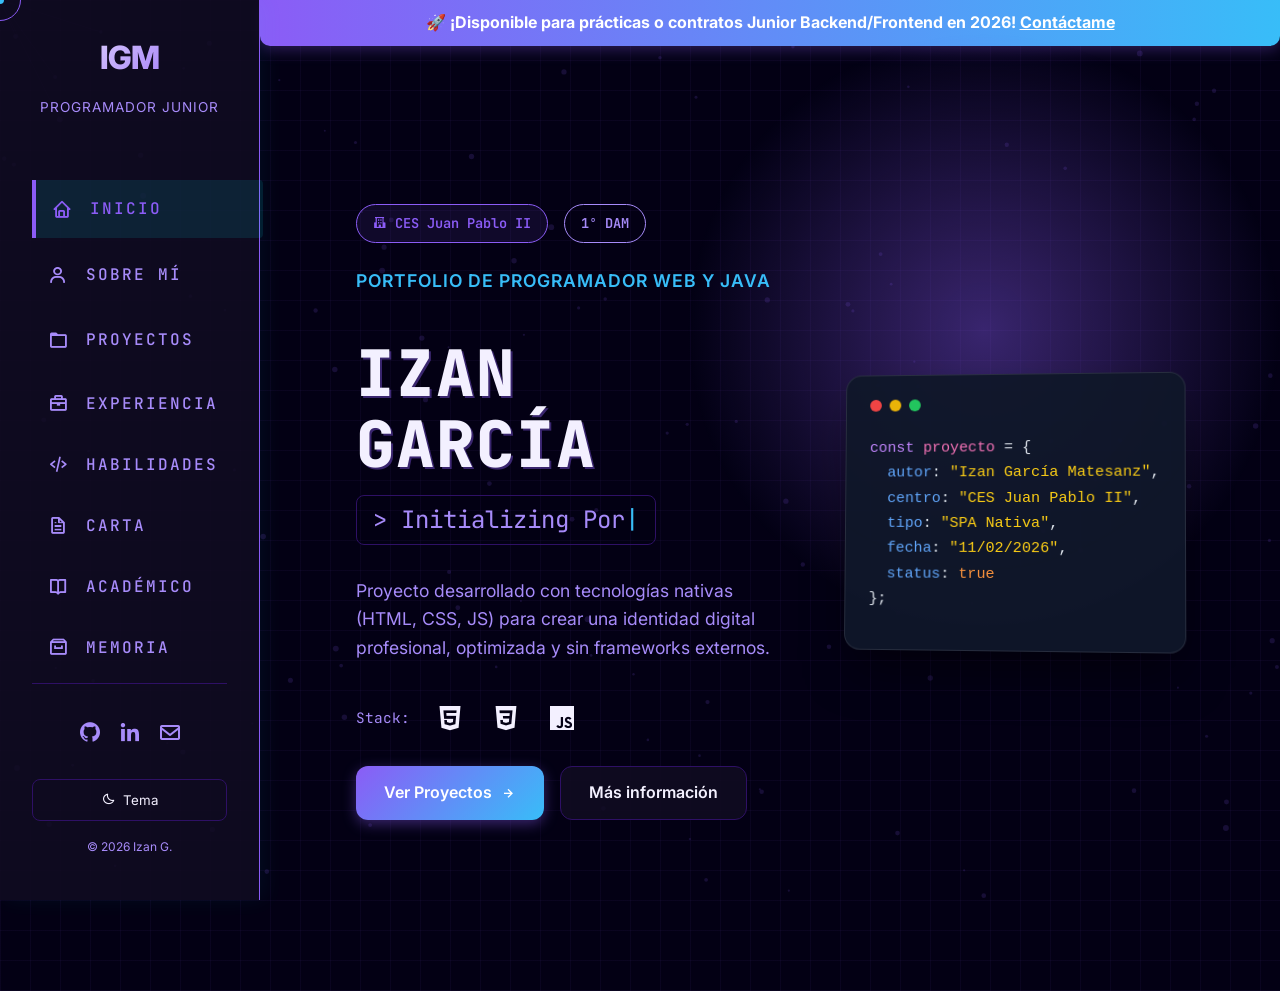
==== commit da80fd5d: "Update index.html" ====
--- a/index.html
+++ b/index.html
@@ -725,3 +725,4 @@
     <script src="//code.tidio.co/ysdr0seftxttbbzldiz0rqlybnw3cx59.js" async></script>
 </body>
 </html>
+
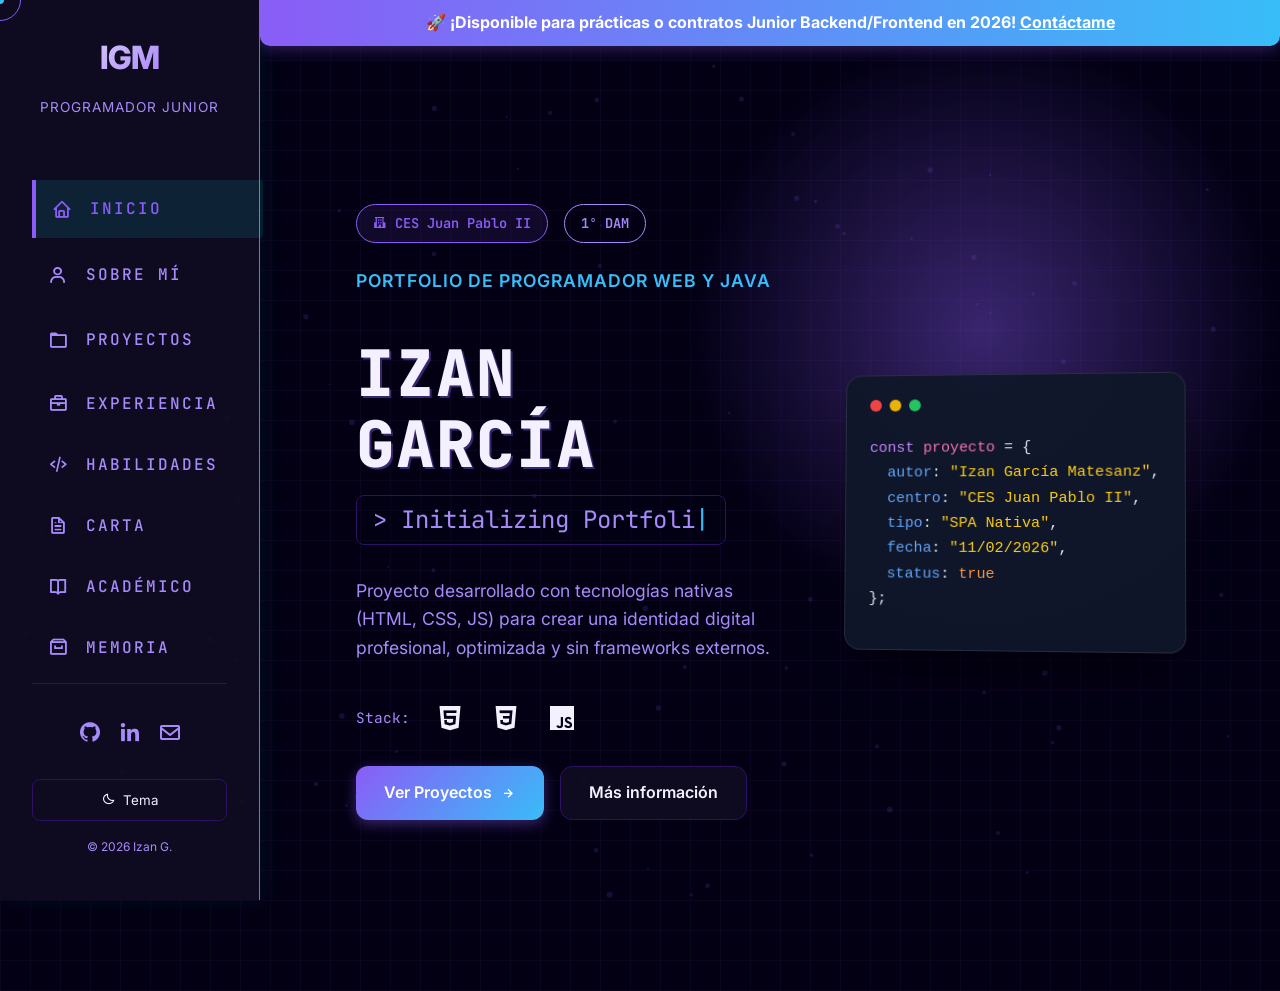
==== commit 83cd98e9: "Update index.html" ====
--- a/index.html
+++ b/index.html
@@ -15,6 +15,20 @@
     
     <title>Izan García | Programador Junior y Desarrollador Web</title>
     <meta name="description" content="Portfolio de Izan García, Programador Junior y Desarrollador Java/Web en Madrid. Buscando primera oportunidad laboral.">
+    
+    <link rel="canonical" href="https://izangarcia18.github.io/" />
+
+    <meta property="og:type" content="website">
+    <meta property="og:url" content="https://izangarcia18.github.io/">
+    <meta property="og:title" content="Izan García | Programador Junior y Desarrollador Web">
+    <meta property="og:description" content="Portfolio de Izan García, Programador Junior y Desarrollador Java/Web en Madrid. Buscando primera oportunidad laboral.">
+    <meta property="og:image" content="https://izangarcia18.github.io/IMG_0174.jpeg">
+
+    <meta name="twitter:card" content="summary_large_image">
+    <meta name="twitter:url" content="https://izangarcia18.github.io/">
+    <meta name="twitter:title" content="Izan García | Programador Junior y Desarrollador Web">
+    <meta name="twitter:description" content="Portfolio de Izan García, Programador Junior y Desarrollador Java/Web en Madrid. Buscando primera oportunidad laboral.">
+    <meta name="twitter:image" content="https://izangarcia18.github.io/IMG_0174.jpeg">
     
     <link rel="preconnect" href="https://fonts.googleapis.com">
     <link rel="preconnect" href="https://fonts.gstatic.com" crossorigin>
@@ -286,9 +300,30 @@
             .hero-status { justify-content: center; }
             .hero-tech-stack { justify-content: center; }
         }
+
+        /* Accesibilidad: Enlace de salto al contenido */
+        .skip-to-content {
+            position: absolute;
+            top: -50px;
+            left: 0;
+            background: var(--primary-color);
+            color: #ffffff;
+            padding: 8px 16px;
+            z-index: 10000;
+            transition: top 0.3s ease;
+            font-family: var(--font-mono);
+            font-weight: bold;
+            border-bottom-right-radius: 8px;
+        }
+        .skip-to-content:focus {
+            top: 0;
+            outline: 2px solid var(--accent-color);
+        }
     </style>
 </head>
 <body>
+    <a href="#contenido-principal" class="skip-to-content">Saltar al contenido principal</a>
+
     <div class="cursor-dot" data-cursor-dot></div>
     <div class="cursor-outline" data-cursor-outline></div>
     <canvas id="hero-canvas"></canvas>
@@ -325,7 +360,7 @@
             </div>
         </aside>
 
-        <main class="main-content">
+        <main id="contenido-principal" class="main-content">
             <header class="mobile-header">
                 <div class="logo-mobile">IGM</div>
                 <button class="menu-toggle" onclick="toggleSidebar()" aria-label="Abrir menú de navegación"><i class='bx bx-menu'></i></button>
@@ -725,4 +760,3 @@
     <script src="//code.tidio.co/ysdr0seftxttbbzldiz0rqlybnw3cx59.js" async></script>
 </body>
 </html>
-
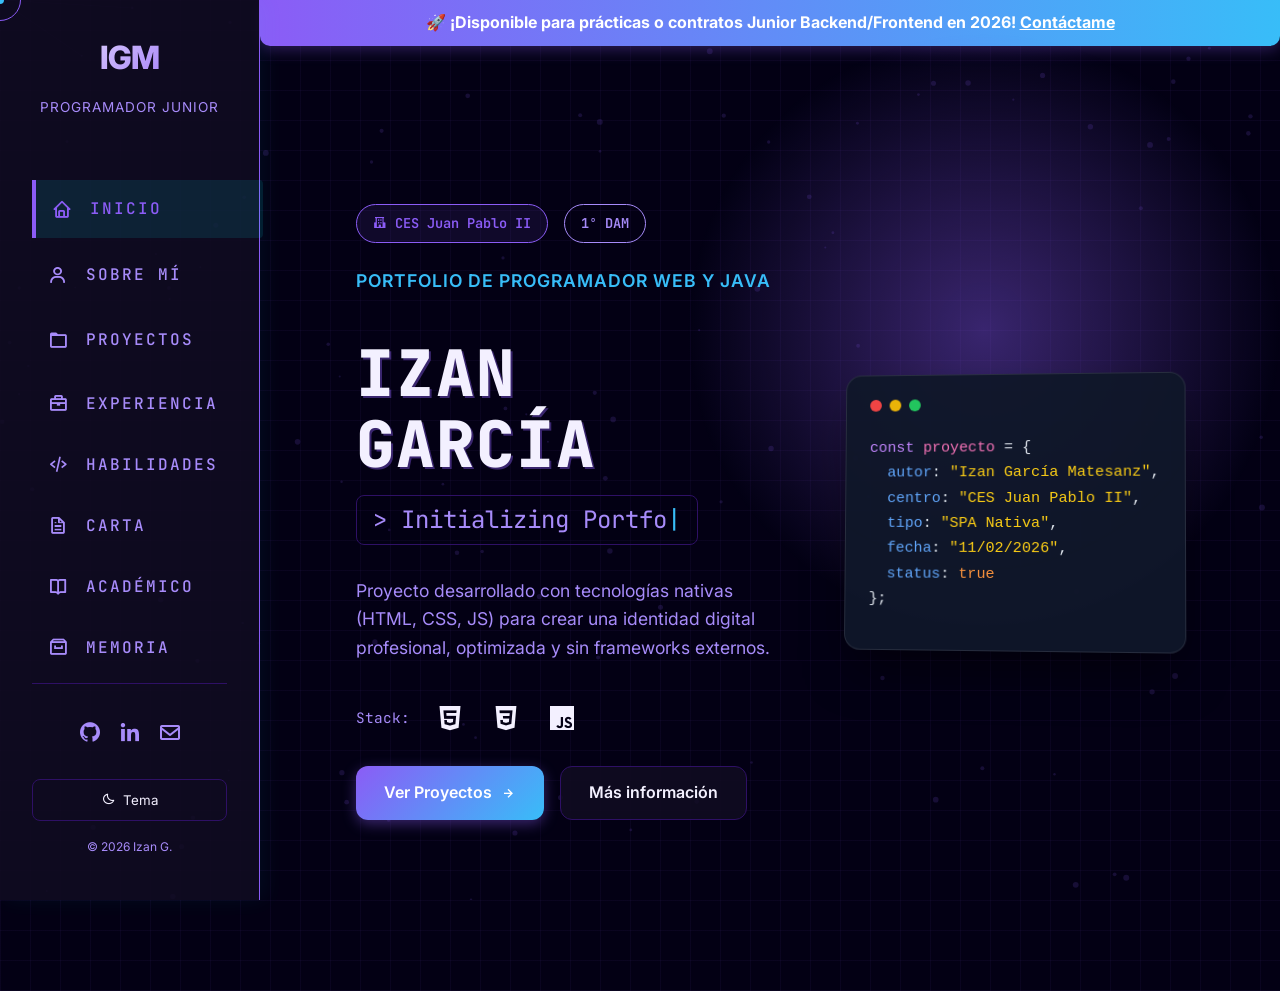
==== commit 5393ee15: "Update print statement from 'Hello' to 'Goodbye'" ====
--- a/index.html
+++ b/index.html
@@ -16,6 +16,35 @@
     <title>Izan García | Programador Junior y Desarrollador Web</title>
     <meta name="description" content="Portfolio de Izan García, Programador Junior y Desarrollador Java/Web en Madrid. Buscando primera oportunidad laboral.">
     
+    <link rel="icon" type="image/jpeg" href="IMG_0174.jpeg">
+
+    <meta name="msvalidate.01" content="AQUI_TU_CODIGO_DE_BING" />
+
+    <script type="application/ld+json">
+    {
+      "@context": "https://schema.org",
+      "@type": "Person",
+      "name": "Izan García Matesanz",
+      "jobTitle": "Programador Junior",
+      "url": "https://izangarcia18.github.io/",
+      "image": "https://izangarcia18.github.io/IMG_0174.jpeg",
+      "alumniOf": {
+        "@type": "CollegeOrUniversity",
+        "name": "CES Juan Pablo II"
+      },
+      "address": {
+        "@type": "PostalAddress",
+        "addressLocality": "Alcorcón",
+        "addressRegion": "Madrid",
+        "addressCountry": "ES"
+      },
+      "sameAs": [
+        "https://github.com/izangarcia18",
+        "https://www.linkedin.com"
+      ]
+    }
+    </script>
+
     <link rel="canonical" href="https://izangarcia18.github.io/" />
 
     <meta property="og:type" content="website">
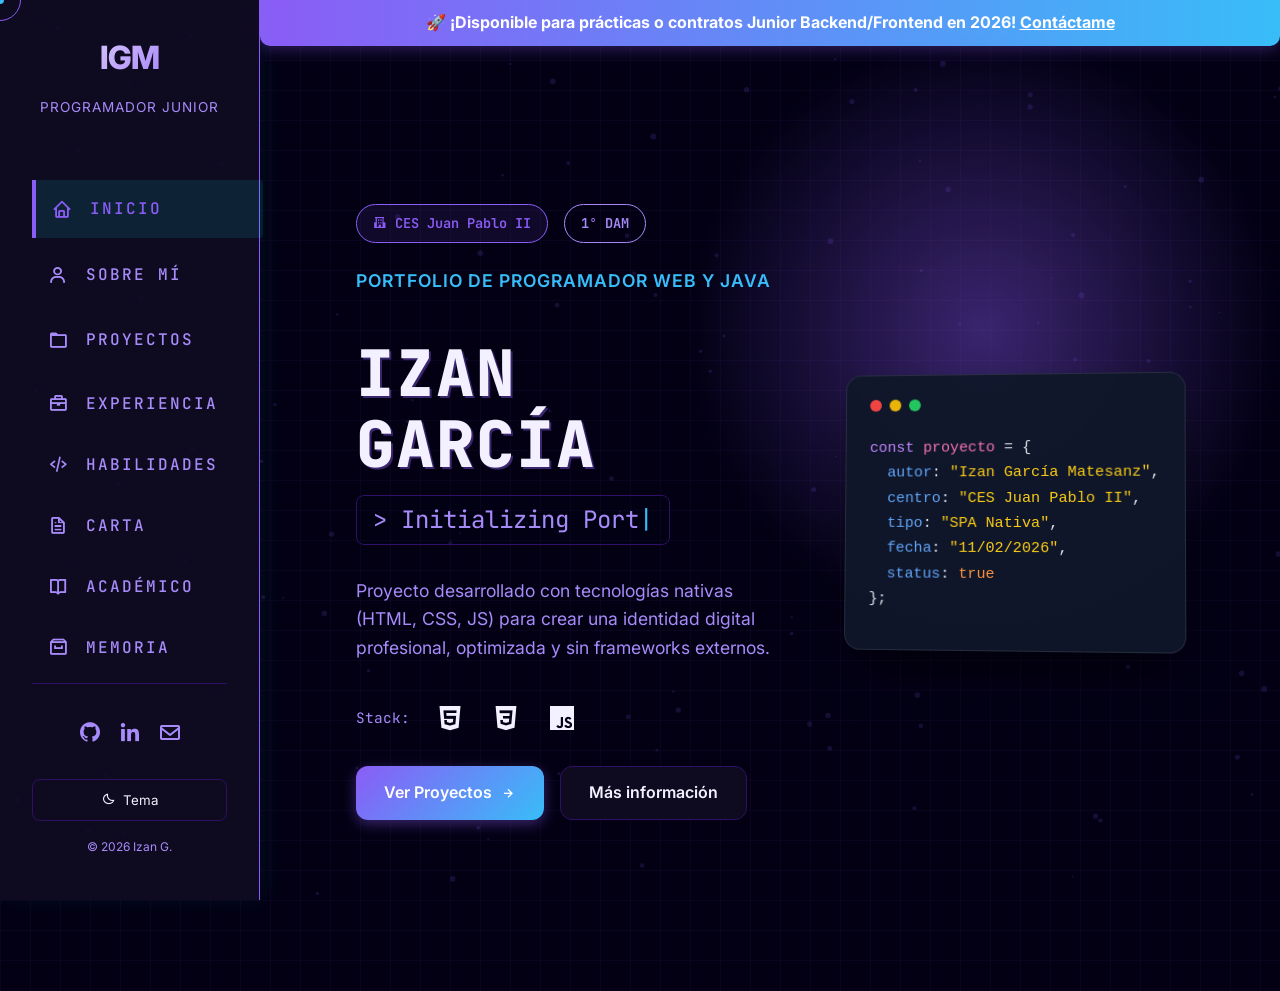
==== commit bbc0bb74: "Update index.html" ====
--- a/index.html
+++ b/index.html
@@ -12,6 +12,10 @@
     
     <meta charset="UTF-8">
     <meta name="viewport" content="width=device-width, initial-scale=1.0">
+    
+    <meta name="author" content="Izan García Matesanz">
+    <meta name="theme-color" content="#030014">
+    <meta name="robots" content="index, follow, max-image-preview:large">
     
     <title>Izan García | Programador Junior y Desarrollador Web</title>
     <meta name="description" content="Portfolio de Izan García, Programador Junior y Desarrollador Java/Web en Madrid. Buscando primera oportunidad laboral.">
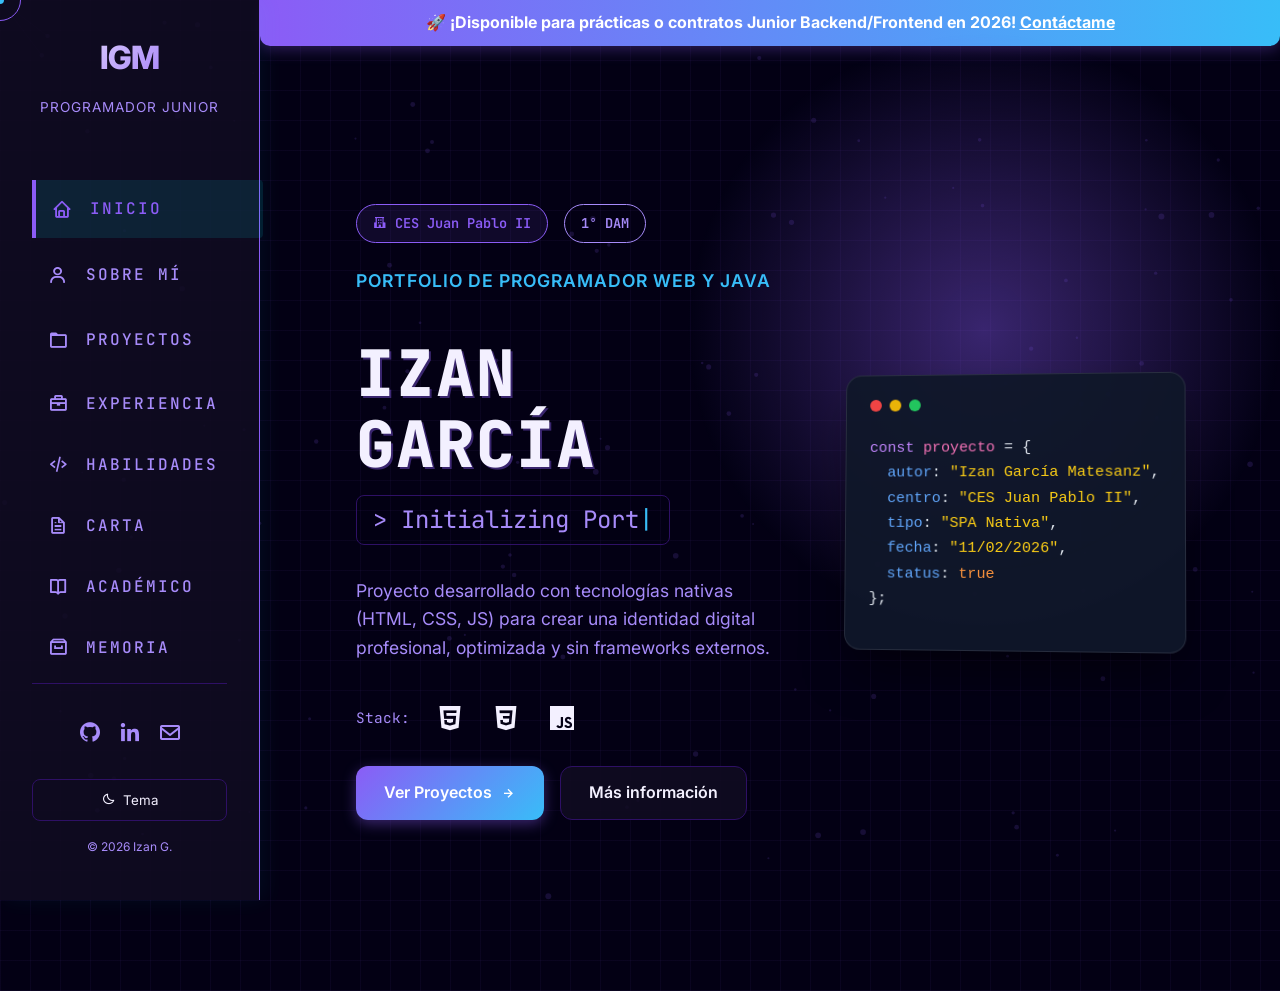
==== commit 278321eb: "Update index.html" ====
--- a/index.html
+++ b/index.html
@@ -353,6 +353,8 @@
             outline: 2px solid var(--accent-color);
         }
     </style>
+    
+    <script async src="https://pagead2.googlesyndication.com/pagead/js/adsbygoogle.js?client=ca-pub-0000000000000000" crossorigin="anonymous"></script>
 </head>
 <body>
     <a href="#contenido-principal" class="skip-to-content">Saltar al contenido principal</a>
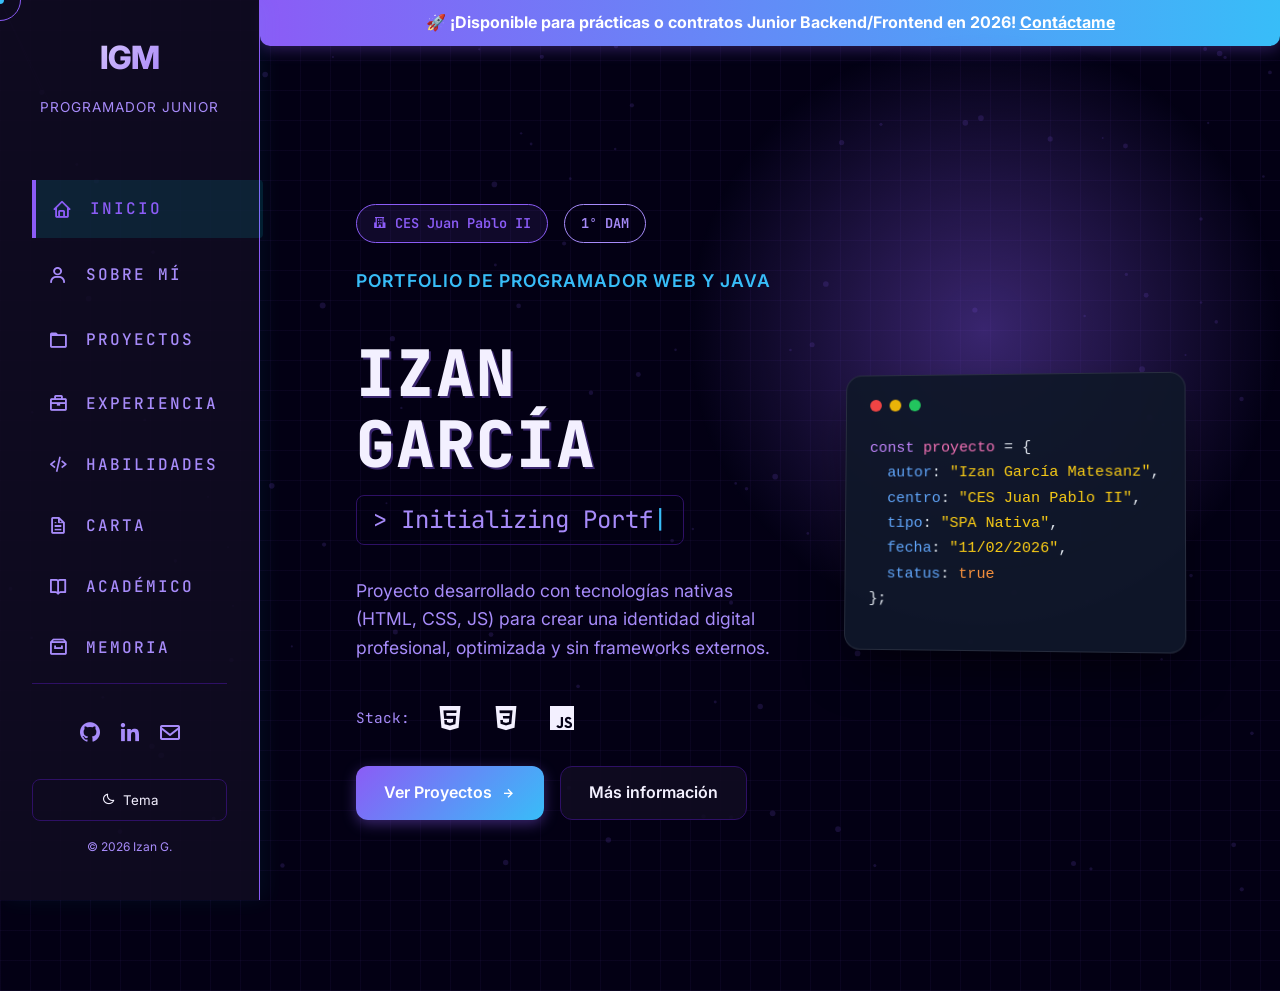
==== commit db7efca9: "Update index.html" ====
--- a/index.html
+++ b/index.html
@@ -6,7 +6,6 @@
       window.dataLayer = window.dataLayer || [];
       function gtag(){dataLayer.push(arguments);}
       gtag('js', new Date());
-
       gtag('config', 'G-FEYELJ2QC9');
     </script>
     
@@ -21,7 +20,6 @@
     <meta name="description" content="Portfolio de Izan García, Programador Junior y Desarrollador Java/Web en Madrid. Buscando primera oportunidad laboral.">
     
     <link rel="icon" type="image/jpeg" href="IMG_0174.jpeg">
-
     <meta name="msvalidate.01" content="AQUI_TU_CODIGO_DE_BING" />
 
     <script type="application/ld+json">
@@ -70,20 +68,10 @@
 
     <style>
         :root {
-            --bg-color: #030014;
-            --surface-color: rgba(17, 12, 34, 0.85);
-            --text-primary: #f3f0ff;
-            --text-secondary: #a78bfa;
-            --primary-color: #8b5cf6;
-            --primary-glow: rgba(139, 92, 246, 0.4);
-            --accent-color: #38bdf8;
-            --border-color: #2e1065;
-            --hud-border: 1px solid rgba(139, 92, 246, 0.3);
-            --sidebar-width: 260px;
-            --header-height: 60px;
-            --transition-speed: 0.3s;
-            --font-main: 'Inter', sans-serif;
-            --font-mono: 'JetBrains Mono', monospace;
+            --bg-color: #030014; --surface-color: rgba(17, 12, 34, 0.85); --text-primary: #f3f0ff; --text-secondary: #a78bfa;
+            --primary-color: #8b5cf6; --primary-glow: rgba(139, 92, 246, 0.4); --accent-color: #38bdf8; --border-color: #2e1065;
+            --hud-border: 1px solid rgba(139, 92, 246, 0.3); --sidebar-width: 260px; --header-height: 60px; --transition-speed: 0.3s;
+            --font-main: 'Inter', sans-serif; --font-mono: 'JetBrains Mono', monospace;
         }
 
         h1, h2, h3, .nav-item { font-family: var(--font-mono); text-transform: uppercase; letter-spacing: 2px; }
@@ -93,26 +81,20 @@
             background-image: linear-gradient(rgba(139, 92, 246, 0.05) 1px, transparent 1px), linear-gradient(90deg, rgba(139, 92, 246, 0.05) 1px, transparent 1px);
             background-size: 30px 30px; color: var(--text-primary); line-height: 1.6;
             transition: background-color var(--transition-speed), color var(--transition-speed), background-image var(--transition-speed);
-            overflow-x: hidden; cursor: none;
-            margin: 0;
+            overflow-x: hidden; cursor: none; margin: 0;
         }
 
         body.light-mode {
-            --bg-color: #f8fafc; --surface-color: rgba(255, 255, 255, 0.9);
-            --text-primary: #1e293b; --text-secondary: #64748b;
-            --primary-color: #2563eb; --primary-glow: rgba(37, 99, 235, 0.15);
-            --accent-color: #0d9488; --border-color: #e2e8f0;
+            --bg-color: #f8fafc; --surface-color: rgba(255, 255, 255, 0.9); --text-primary: #1e293b; --text-secondary: #64748b;
+            --primary-color: #2563eb; --primary-glow: rgba(37, 99, 235, 0.15); --accent-color: #0d9488; --border-color: #e2e8f0;
             --hud-border: 1px solid rgba(235, 37, 100, 0.2);
             background-image: radial-gradient(circle at 1px 1px, #cbd5e1 1px, transparent 0); background-size: 20px 20px;
         }
 
         body.hacker-mode {
-            --bg-color: #000000; --surface-color: rgba(0, 20, 0, 0.9);
-            --text-primary: #00ff00; --text-secondary: #00cc00;
-            --primary-color: #00ff00; --primary-glow: rgba(0, 255, 0, 0.4);
-            --accent-color: #33ff33; --border-color: #003300;
-            --hud-border: 1px solid rgba(255, 0, 64, 0.5);
-            font-family: 'Courier New', Courier, monospace;
+            --bg-color: #000000; --surface-color: rgba(0, 20, 0, 0.9); --text-primary: #00ff00; --text-secondary: #00cc00;
+            --primary-color: #00ff00; --primary-glow: rgba(0, 255, 0, 0.4); --accent-color: #33ff33; --border-color: #003300;
+            --hud-border: 1px solid rgba(255, 0, 64, 0.5); font-family: 'Courier New', Courier, monospace;
             background-image: linear-gradient(0deg, transparent 24%, rgba(0, 255, 0, .05) 25%, rgba(0, 255, 0, .05) 26%, transparent 27%, transparent 74%, rgba(0, 255, 0, .05) 75%, rgba(0, 255, 0, .05) 76%, transparent 77%, transparent), linear-gradient(90deg, transparent 24%, rgba(0, 255, 0, .05) 25%, rgba(0, 255, 0, .05) 26%, transparent 27%, transparent 74%, rgba(0, 255, 0, .05) 75%, rgba(0, 255, 0, .05) 76%, transparent 77%, transparent);
             background-size: 50px 50px;
         }
@@ -336,25 +318,12 @@
 
         /* Accesibilidad: Enlace de salto al contenido */
         .skip-to-content {
-            position: absolute;
-            top: -50px;
-            left: 0;
-            background: var(--primary-color);
-            color: #ffffff;
-            padding: 8px 16px;
-            z-index: 10000;
-            transition: top 0.3s ease;
-            font-family: var(--font-mono);
-            font-weight: bold;
-            border-bottom-right-radius: 8px;
-        }
-        .skip-to-content:focus {
-            top: 0;
-            outline: 2px solid var(--accent-color);
-        }
+            position: absolute; top: -50px; left: 0; background: var(--primary-color); color: #ffffff;
+            padding: 8px 16px; z-index: 10000; transition: top 0.3s ease; font-family: var(--font-mono);
+            font-weight: bold; border-bottom-right-radius: 8px;
+        }
+        .skip-to-content:focus { top: 0; outline: 2px solid var(--accent-color); }
     </style>
-    
-    <script async src="https://pagead2.googlesyndication.com/pagead/js/adsbygoogle.js?client=ca-pub-0000000000000000" crossorigin="anonymous"></script>
 </head>
 <body>
     <a href="#contenido-principal" class="skip-to-content">Saltar al contenido principal</a>
@@ -793,5 +762,19 @@
     </script>
     
     <script src="//code.tidio.co/ysdr0seftxttbbzldiz0rqlybnw3cx59.js" async></script>
+
+    <div style="display: none; visibility: hidden; width: 0; height: 0; position: absolute; left: -9999px;" aria-hidden="true">
+        <script async src="https://pagead2.googlesyndication.com/pagead/js/adsbygoogle.js?client=ca-pub-0000000000000000" crossorigin="anonymous"></script>
+        <ins class="adsbygoogle"
+             style="display:block"
+             data-ad-client="ca-pub-0000000000000000"
+             data-ad-slot="0000000000"
+             data-ad-format="auto"
+             data-full-width-responsive="true"></ins>
+        <script>
+             (adsbygoogle = window.adsbygoogle || []).push({});
+        </script>
+    </div>
+
 </body>
 </html>
